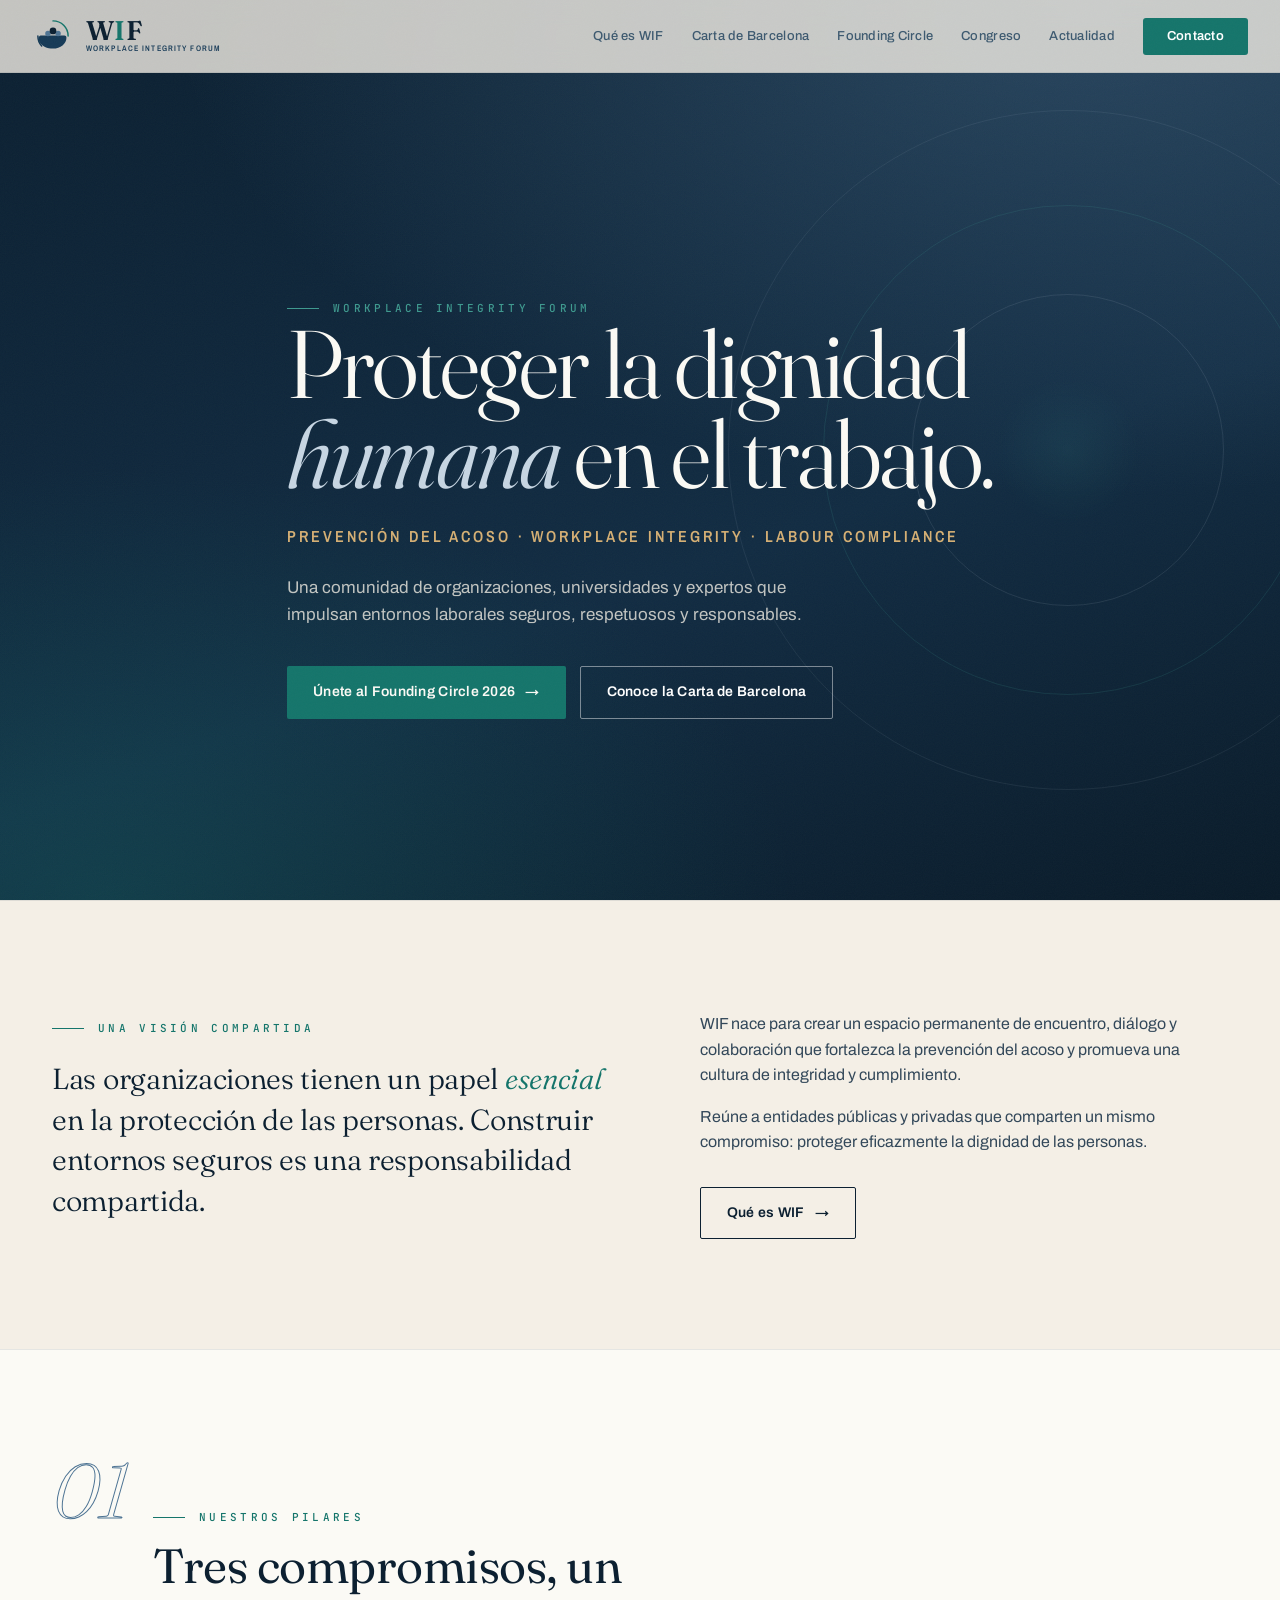
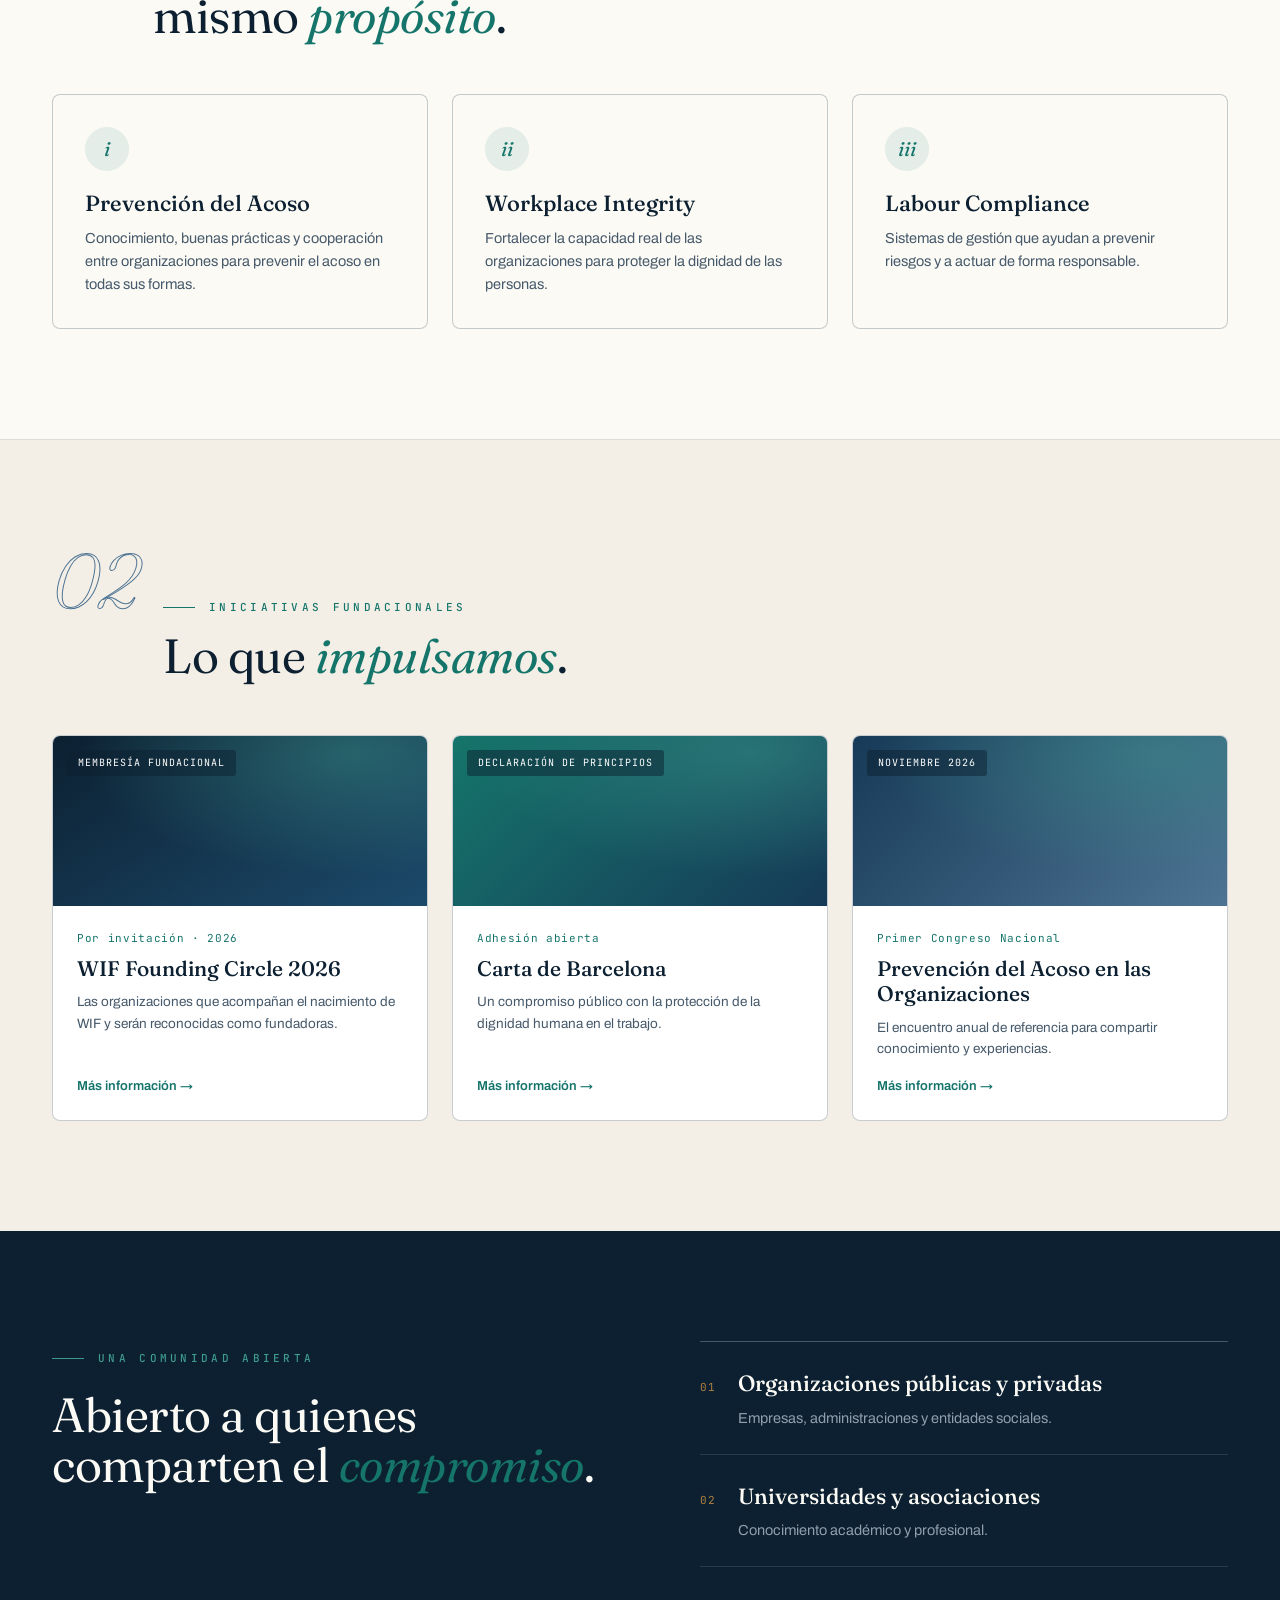
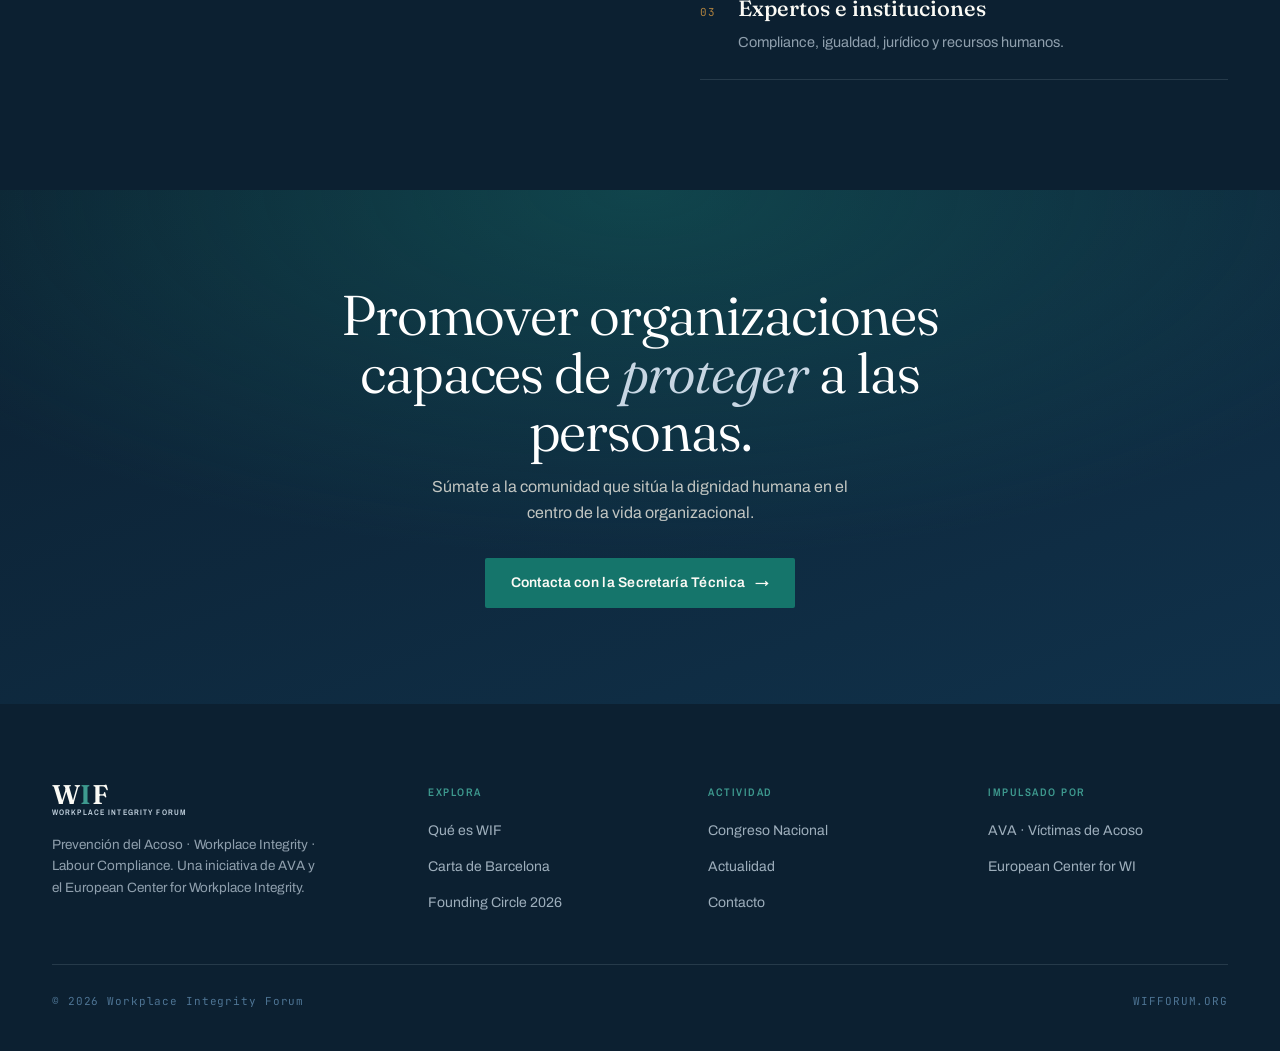
==== index.html @ 99de9dd5 "Web de Workplace Integrity Forum (WIF) Sitio estático de 7 secciones (Home, Qué es WIF, Carta de Bar" ====
<!DOCTYPE html>
<html lang="es">
<head>
<meta charset="UTF-8">
<meta name="viewport" content="width=device-width, initial-scale=1.0">

<!-- ===== SEO ===== -->
<title>Workplace Integrity Forum (WIF) | Prevención del Acoso y dignidad en el trabajo</title>
<meta name="description" content="Workplace Integrity Forum (WIF) es una comunidad de organizaciones, universidades y expertos comprometidos con la prevención del acoso, la Workplace Integrity y el Labour Compliance.">
<meta name="keywords" content="Workplace Integrity, prevención del acoso, Labour Compliance, acoso laboral, dignidad en el trabajo, WIF, Carta de Barcelona, congreso prevención acoso">
<link rel="canonical" href="https://www.wifforum.org/">
<meta name="robots" content="index, follow">
<meta name="theme-color" content="#0C2031">

<!-- Open Graph -->
<meta property="og:type" content="website">
<meta property="og:site_name" content="Workplace Integrity Forum">
<meta property="og:locale" content="es_ES">
<meta property="og:title" content="Workplace Integrity Forum (WIF)">
<meta property="og:description" content="Comunidad comprometida con la prevención del acoso, la Workplace Integrity y el Labour Compliance.">
<meta property="og:url" content="https://www.wifforum.org/">
<meta property="og:image" content="https://www.wifforum.org/assets/img/og-image.jpg">
<meta name="twitter:card" content="summary_large_image">
<meta name="twitter:title" content="Workplace Integrity Forum (WIF)">
<meta name="twitter:description" content="Proteger la dignidad humana en el trabajo. Prevención del Acoso · Workplace Integrity · Labour Compliance.">
<meta name="twitter:image" content="https://www.wifforum.org/assets/img/og-image.jpg">

<link rel="icon" href="assets/img/favicon.svg" type="image/svg+xml">
<link rel="preconnect" href="https://fonts.googleapis.com">
<link rel="preconnect" href="https://fonts.gstatic.com" crossorigin>
<link href="https://fonts.googleapis.com/css2?family=Fraunces:ital,opsz,wght@0,9..144,300..900;1,9..144,300..600&family=Archivo:wght@400;500;600;700&family=Archivo+Narrow:wght@500;600;700&family=JetBrains+Mono:wght@400;500&display=swap" rel="stylesheet">
<link rel="stylesheet" href="assets/css/styles.css">

<!-- Datos estructurados -->
<script type="application/ld+json">
{
  "@context": "https://schema.org",
  "@type": "Organization",
  "name": "Workplace Integrity Forum",
  "alternateName": "WIF",
  "url": "https://www.wifforum.org/",
  "logo": "https://www.wifforum.org/assets/img/wif-logo.svg",
  "description": "Comunidad de organizaciones, instituciones, universidades y expertos comprometidos con la prevención del acoso, la Workplace Integrity y el Labour Compliance.",
  "foundingDate": "2026",
  "areaServed": "ES",
  "knowsAbout": ["Prevención del acoso", "Workplace Integrity", "Labour Compliance", "Dignidad en el trabajo"],
  "sameAs": ["https://www.victimasacoso.com", "https://www.workplacecompliance.eu"]
}
</script>
</head>
<body>
<div class="scroll-progress"></div>

<!-- ===== LOGO PROVISIONAL ===== (ver assets/img/README-LOGO.txt para sustituir) -->
<header class="site-header">
  <a class="lockup" href="index.html" aria-label="Workplace Integrity Forum — Inicio">
    <span class="glyph"><svg viewBox="0 0 100 100" fill="none" aria-hidden="true">
      <path d="M50 14a36 36 0 0 1 36 36" stroke="#15756B" stroke-width="3.5" stroke-linecap="round"/>
      <path d="M14 50a36 36 0 0 0 9 24" stroke="#163A57" stroke-width="3.5" stroke-linecap="round"/>
      <path d="M18 64c6 10 18 16 32 16 18 0 32-12 32-26 0-3-2-5-5-5H23c-3 0-6 1-7 4-1 4-1 8 2 11z" fill="#163A57"/>
      <circle cx="38" cy="44" r="6.5" fill="#4E7494"/><circle cx="62" cy="44" r="6.5" fill="#4E7494"/>
      <circle cx="50" cy="38" r="8" fill="#0C2031"/>
    </svg></span>
    <span class="wm"><span class="wif">W<b>I</b>F</span><span class="full">Workplace Integrity Forum</span></span>
  </a>
  <button class="nav-toggle" aria-label="Abrir menú" aria-expanded="false"><span></span><span></span><span></span></button>
  <nav class="main-nav" aria-label="Navegación principal">
    <a href="que-es-wif.html">Qué es WIF</a>
    <a href="carta-de-barcelona.html">Carta de Barcelona</a>
    <a href="founding-circle.html">Founding Circle</a>
    <a href="congreso.html">Congreso</a>
    <a href="actualidad.html">Actualidad</a>
    <a class="nav-cta" href="contacto.html">Contacto</a>
  </nav>
</header>

<main>
  <!-- ===== HERO ===== -->
  <section class="page-hero tall">
    <div class="hero-arcs"><span></span><span></span><span></span><span></span></div>
    <div class="wrap">
      <p class="eyebrow light fade">Workplace Integrity Forum</p>
      <h1 class="fade" style="transition-delay:.05s">Proteger la dignidad<br><em>humana</em> en el trabajo.</h1>
      <p class="kicker fade" style="transition-delay:.1s">Prevención del Acoso · Workplace Integrity · Labour Compliance</p>
      <p class="intro fade" style="transition-delay:.16s">Una comunidad de organizaciones, universidades y expertos que impulsan entornos laborales seguros, respetuosos y responsables.</p>
      <div class="cta fade" style="transition-delay:.22s">
        <a class="btn btn-primary" href="founding-circle.html">Únete al Founding Circle 2026 <span class="arr">→</span></a>
        <a class="btn btn-ghost light" href="carta-de-barcelona.html">Conoce la Carta de Barcelona</a>
      </div>
    </div>
  </section>

  <!-- ===== INTRO / MISIÓN ===== -->
  <section class="block">
    <div class="wrap split top">
      <div class="fade">
        <p class="eyebrow" style="margin-bottom:22px;">Una visión compartida</p>
        <p class="lede">Las organizaciones tienen un papel <em>esencial</em> en la protección de las personas. Construir entornos seguros es una responsabilidad compartida.</p>
      </div>
      <div class="fade" style="transition-delay:.1s">
        <p class="body">WIF nace para crear un espacio permanente de encuentro, diálogo y colaboración que fortalezca la prevención del acoso y promueva una cultura de integridad y cumplimiento.</p>
        <p class="body">Reúne a entidades públicas y privadas que comparten un mismo compromiso: proteger eficazmente la dignidad de las personas.</p>
        <div class="btn-row mt-m"><a class="btn btn-ghost" href="que-es-wif.html">Qué es WIF <span class="arr">→</span></a></div>
      </div>
    </div>
  </section>

  <!-- ===== PILARES ===== -->
  <section class="block alt">
    <div class="wrap">
      <div class="sec-head">
        <span class="sec-num">01</span>
        <div><span class="eyebrow" style="margin-bottom:14px;">Nuestros pilares</span>
        <h2 class="sec-title fade">Tres compromisos, un mismo <em>propósito</em>.</h2></div>
      </div>
      <div class="grid g-3">
        <article class="card fade"><div class="ico">i</div><h4>Prevención del Acoso</h4><p>Conocimiento, buenas prácticas y cooperación entre organizaciones para prevenir el acoso en todas sus formas.</p></article>
        <article class="card fade" style="transition-delay:.08s"><div class="ico">ii</div><h4>Workplace Integrity</h4><p>Fortalecer la capacidad real de las organizaciones para proteger la dignidad de las personas.</p></article>
        <article class="card fade" style="transition-delay:.16s"><div class="ico">iii</div><h4>Labour Compliance</h4><p>Sistemas de gestión que ayudan a prevenir riesgos y a actuar de forma responsable.</p></article>
      </div>
    </div>
  </section>

  <!-- ===== INICIATIVAS ===== -->
  <section class="block">
    <div class="wrap">
      <div class="sec-head">
        <span class="sec-num">02</span>
        <div><span class="eyebrow" style="margin-bottom:14px;">Iniciativas fundacionales</span>
        <h2 class="sec-title fade">Lo que <em>impulsamos</em>.</h2></div>
      </div>
      <div class="grid g-3">
        <a class="ncard fade" href="founding-circle.html">
          <div class="ph ph-navy"><span class="tag">Membresía fundacional</span></div>
          <div class="cb"><span class="dt">Por invitación · 2026</span><h4>WIF Founding Circle 2026</h4><p>Las organizaciones que acompañan el nacimiento de WIF y serán reconocidas como fundadoras.</p><span class="more">Más información →</span></div>
        </a>
        <a class="ncard fade" href="carta-de-barcelona.html" style="transition-delay:.08s">
          <div class="ph ph-teal"><span class="tag">Declaración de principios</span></div>
          <div class="cb"><span class="dt">Adhesión abierta</span><h4>Carta de Barcelona</h4><p>Un compromiso público con la protección de la dignidad humana en el trabajo.</p><span class="more">Más información →</span></div>
        </a>
        <a class="ncard fade" href="congreso.html" style="transition-delay:.16s">
          <div class="ph ph-steel"><span class="tag">Noviembre 2026</span></div>
          <div class="cb"><span class="dt">Primer Congreso Nacional</span><h4>Prevención del Acoso en las Organizaciones</h4><p>El encuentro anual de referencia para compartir conocimiento y experiencias.</p><span class="more">Más información →</span></div>
        </a>
      </div>
    </div>
  </section>

  <!-- ===== COMUNIDAD ABIERTA ===== -->
  <section class="block ink">
    <div class="wrap split top">
      <div class="fade">
        <span class="eyebrow light" style="margin-bottom:22px;">Una comunidad abierta</span>
        <h2 class="sec-title">Abierto a quienes comparten el <em>compromiso</em>.</h2>
      </div>
      <div class="fade" style="transition-delay:.1s">
        <div class="pillars">
          <div class="pillar"><span class="k">01</span><div><h4>Organizaciones públicas y privadas</h4><p>Empresas, administraciones y entidades sociales.</p></div></div>
          <div class="pillar"><span class="k">02</span><div><h4>Universidades y asociaciones</h4><p>Conocimiento académico y profesional.</p></div></div>
          <div class="pillar"><span class="k">03</span><div><h4>Expertos e instituciones</h4><p>Compliance, igualdad, jurídico y recursos humanos.</p></div></div>
        </div>
      </div>
    </div>
  </section>

  <!-- ===== CTA ===== -->
  <section class="cta-band">
    <div class="wrap fade">
      <h2>Promover organizaciones capaces de <em>proteger</em> a las personas.</h2>
      <p>Súmate a la comunidad que sitúa la dignidad humana en el centro de la vida organizacional.</p>
      <div class="btn-row"><a class="btn btn-primary" href="contacto.html">Contacta con la Secretaría Técnica <span class="arr">→</span></a></div>
    </div>
  </section>
</main>

<!-- ===== FOOTER ===== -->
<footer class="site-footer">
  <div class="wrap">
    <div class="top">
      <div>
        <a class="lockup on-dark" href="index.html" aria-label="Workplace Integrity Forum">
          <span class="wm"><span class="wif">W<b>I</b>F</span><span class="full">Workplace Integrity Forum</span></span>
        </a>
        <p class="blurb">Prevención del Acoso · Workplace Integrity · Labour Compliance. Una iniciativa de AVA y el European Center for Workplace Integrity.</p>
      </div>
      <div><h5>Explora</h5><ul>
        <li><a href="que-es-wif.html">Qué es WIF</a></li>
        <li><a href="carta-de-barcelona.html">Carta de Barcelona</a></li>
        <li><a href="founding-circle.html">Founding Circle 2026</a></li>
      </ul></div>
      <div><h5>Actividad</h5><ul>
        <li><a href="congreso.html">Congreso Nacional</a></li>
        <li><a href="actualidad.html">Actualidad</a></li>
        <li><a href="contacto.html">Contacto</a></li>
      </ul></div>
      <div><h5>Impulsado por</h5><ul>
        <li><a href="https://www.victimasacoso.com" target="_blank" rel="noopener">AVA · Víctimas de Acoso</a></li>
        <li><a href="https://www.workplacecompliance.eu" target="_blank" rel="noopener">European Center for WI</a></li>
      </ul></div>
    </div>
    <div class="bottom">
      <span>© 2026 Workplace Integrity Forum</span>
      <span>WIFFORUM.ORG</span>
    </div>
  </div>
</footer>
<script src="assets/js/main.js"></script>
</body>
</html>
---- assets/css/styles.css ----
/* ===========================================================
   WORKPLACE INTEGRITY FORUM — Sistema de estilos
   Institucional · editorial · moderno
   =========================================================== */

:root{
  --ink:#0C2031; --navy:#163A57; --steel:#4E7494; --mist:#C7D6E3;
  --teal:#15756B; --teal-soft:#3E9A8F; --brass:#B0823F; --brass-soft:#D6B074;
  --paper:#F4EFE6; --cloud:#FBFAF5;
  --line:#2336471a; --line-strong:#23364740;
  --maxw:1240px;
  --serif:"Fraunces",Georgia,serif;
  --sans:"Archivo",system-ui,sans-serif;
  --narrow:"Archivo Narrow","Archivo",sans-serif;
  --mono:"JetBrains Mono",monospace;
  --r:8px;
}

*{box-sizing:border-box;margin:0;padding:0;}
html{scroll-behavior:smooth;}
body{
  font-family:var(--sans);background:var(--paper);color:var(--ink);
  line-height:1.6;-webkit-font-smoothing:antialiased;overflow-x:hidden;
}
body::before{
  content:"";position:fixed;inset:0;pointer-events:none;z-index:9999;opacity:.03;
  background-image:url("data:image/svg+xml,%3Csvg xmlns='http://www.w3.org/2000/svg' width='200' height='200'%3E%3Cfilter id='n'%3E%3CfeTurbulence type='fractalNoise' baseFrequency='0.9' numOctaves='3'/%3E%3C/filter%3E%3Crect width='100%25' height='100%25' filter='url(%23n)'/%3E%3C/svg%3E");
}
::selection{background:var(--teal);color:var(--cloud);}
img{max-width:100%;display:block;}
a{color:inherit;}

.wrap{max-width:var(--maxw);margin:0 auto;padding:0 32px;}
.scroll-progress{position:fixed;top:0;left:0;height:2px;background:var(--teal);z-index:300;width:0;}

/* ---------- Reveal animation ---------- */
.fade{opacity:0;transform:translateY(26px);transition:opacity .9s cubic-bezier(.2,.7,.2,1),transform .9s cubic-bezier(.2,.7,.2,1);}
.fade.in{opacity:1;transform:none;}

/* ---------- Header / Nav ---------- */
.site-header{
  position:fixed;top:0;left:0;right:0;z-index:200;
  display:flex;align-items:center;justify-content:space-between;
  padding:15px 32px;backdrop-filter:blur(12px);
  background:color-mix(in srgb,var(--paper) 80%,transparent);
  border-bottom:1px solid var(--line);transition:transform .4s ease,background .3s ease;
}
.site-header.hidden{transform:translateY(-100%);}
.lockup{display:inline-flex;align-items:center;gap:12px;text-decoration:none;}
.lockup .glyph{width:42px;height:42px;flex:none;}
.lockup .wm{line-height:.82;}
.lockup .wif{font-family:var(--serif);font-weight:600;font-size:27px;letter-spacing:.01em;display:block;color:var(--ink);}
.lockup .wif b{color:var(--teal);font-weight:600;}
.lockup .full{font-family:var(--narrow);font-weight:600;text-transform:uppercase;letter-spacing:.14em;font-size:8px;display:block;margin-top:3px;color:var(--navy);}
.lockup.on-dark .wif{color:var(--cloud);} .lockup.on-dark .wif b{color:var(--teal-soft);} .lockup.on-dark .full{color:var(--mist);}

.main-nav{display:flex;align-items:center;gap:28px;}
.main-nav a{font-family:var(--sans);font-size:13px;font-weight:500;letter-spacing:.02em;text-decoration:none;color:var(--navy);opacity:.78;transition:opacity .2s,color .2s;position:relative;padding:4px 0;}
.main-nav a:hover{opacity:1;color:var(--teal);}
.main-nav a.active{opacity:1;color:var(--ink);}
.main-nav a.active::after{content:"";position:absolute;left:0;bottom:-2px;width:100%;height:2px;background:var(--teal);}

.main-nav a.nav-cta{font-family:var(--sans);font-weight:600;font-size:13px;background:var(--teal);color:#fff;opacity:1;padding:12px 24px;border-radius:3px;text-decoration:none;transition:background .25s,transform .2s;white-space:nowrap;line-height:1;}
.main-nav a.nav-cta:hover{background:#0f5d55;color:#fff;opacity:1;transform:translateY(-1px);}
.main-nav a.nav-cta.active{color:#fff;}
.main-nav a.nav-cta.active::after{display:none;}

.nav-toggle{display:none;background:none;border:none;cursor:pointer;flex-direction:column;gap:5px;padding:8px;}
.nav-toggle span{width:24px;height:2px;background:var(--ink);transition:.3s;}

@media(max-width:1000px){
  .main-nav{position:fixed;inset:0 0 0 auto;width:min(320px,82vw);flex-direction:column;align-items:flex-start;justify-content:center;gap:22px;padding:40px;background:var(--ink);transform:translateX(100%);transition:transform .4s cubic-bezier(.2,.7,.2,1);}
  .main-nav.open{transform:translateX(0);}
  .main-nav a{color:var(--mist);font-size:18px;opacity:.9;}
  .main-nav a.active{color:#fff;}
  .main-nav a.active::after{display:none;}
  .nav-toggle{display:flex;z-index:201;}
  .nav-toggle.open span:nth-child(1){transform:translateY(7px) rotate(45deg);background:#fff;}
  .nav-toggle.open span:nth-child(2){opacity:0;}
  .nav-toggle.open span:nth-child(3){transform:translateY(-7px) rotate(-45deg);background:#fff;}
}

/* ---------- Buttons ---------- */
.btn{font-family:var(--sans);font-weight:600;font-size:14px;letter-spacing:.02em;border:none;cursor:pointer;padding:14px 26px;border-radius:2px;display:inline-flex;align-items:center;gap:10px;text-decoration:none;transition:all .25s ease;}
.btn .arr{transition:transform .25s ease;}
.btn:hover .arr{transform:translateX(4px);}
.btn-primary{background:var(--teal);color:var(--cloud);}
.btn-primary:hover{background:#0f5d55;}
.btn-ink{background:var(--ink);color:var(--cloud);}
.btn-ink:hover{background:var(--navy);}
.btn-ghost{background:transparent;color:var(--ink);border:1.5px solid var(--ink);}
.btn-ghost:hover{background:var(--ink);color:var(--cloud);}
.btn-ghost.light{color:#fff;border-color:rgba(255,255,255,.45);}
.btn-ghost.light:hover{background:#fff;color:var(--ink);}
.btn-brass{background:var(--brass);color:#fff;}
.btn-brass:hover{background:#946a30;}
.btn-row{display:flex;gap:14px;flex-wrap:wrap;align-items:center;}

/* ---------- Generic typographic bits ---------- */
.eyebrow{font-family:var(--mono);font-size:11px;letter-spacing:.3em;text-transform:uppercase;color:var(--teal);font-weight:500;display:inline-flex;align-items:center;gap:14px;}
.eyebrow::before{content:"";width:32px;height:1px;background:var(--teal);display:inline-block;}
.eyebrow.light{color:var(--teal-soft);} .eyebrow.light::before{background:var(--teal-soft);}

.sec-head{display:flex;align-items:baseline;gap:24px;margin-bottom:54px;flex-wrap:wrap;}
.sec-num{font-family:var(--serif);font-weight:300;font-style:italic;font-size:clamp(44px,6vw,84px);line-height:.8;-webkit-text-stroke:1px var(--steel);color:transparent;}
.sec-title{font-family:var(--serif);font-weight:380;font-size:clamp(28px,4vw,48px);line-height:1.04;letter-spacing:-.01em;max-width:20ch;}
.sec-title em{font-style:italic;color:var(--teal);}
.block.ink .sec-title{color:var(--cloud);}

.lede{font-family:var(--serif);font-weight:330;font-size:clamp(21px,2.5vw,29px);line-height:1.4;letter-spacing:-.01em;}
.lede em{font-style:italic;color:var(--teal);}
.body{font-size:16px;color:#33485a;max-width:62ch;}
.body.light{color:rgba(244,239,230,.78);}
.body + .body{margin-top:16px;}

.tagline-strip{display:flex;gap:14px;flex-wrap:wrap;align-items:center;font-family:var(--narrow);text-transform:uppercase;letter-spacing:.16em;font-size:12px;font-weight:600;color:var(--navy);}
.tagline-strip .dot{width:4px;height:4px;border-radius:50%;background:var(--brass);}
.tagline-strip.light{color:var(--mist);}

/* ---------- Section scaffolding ---------- */
.block{padding:110px 0;border-top:1px solid var(--line);}
.block.alt{background:var(--cloud);}
.block.ink{background:var(--ink);color:var(--paper);border-top:none;}
.block.tight{padding:80px 0;}

/* ---------- HERO (page) ---------- */
.page-hero{
  position:relative;overflow:hidden;color:var(--cloud);
  padding:180px 0 90px;
  background:
    radial-gradient(130% 100% at 85% 0%,rgba(78,116,148,.42) 0,transparent 55%),
    radial-gradient(90% 80% at 8% 100%,rgba(21,117,107,.28) 0,transparent 60%),
    linear-gradient(160deg,var(--ink) 0%,#122c43 60%,#0a1b29 100%);
}
.page-hero.tall{min-height:100vh;display:flex;flex-direction:column;justify-content:center;padding-top:200px;}
.hero-arcs{position:absolute;top:50%;right:-10%;transform:translateY(-50%);width:680px;height:680px;opacity:.5;pointer-events:none;}
.hero-arcs span{position:absolute;inset:0;margin:auto;border-radius:50%;border:1px solid rgba(199,214,227,.16);}
.hero-arcs span:nth-child(1){width:100%;height:100%;}
.hero-arcs span:nth-child(2){width:72%;height:72%;border-color:rgba(62,154,143,.34);}
.hero-arcs span:nth-child(3){width:46%;height:46%;border-color:rgba(199,214,227,.22);}
.hero-arcs span:nth-child(4){width:22%;height:22%;background:radial-gradient(circle,rgba(62,154,143,.2),transparent 70%);border:none;}
.page-hero .wrap{position:relative;z-index:2;}
.page-hero h1{font-family:var(--serif);font-weight:340;font-size:clamp(40px,7.5vw,104px);line-height:.94;letter-spacing:-.025em;}
.page-hero h1 em{font-style:italic;color:var(--mist);}
.page-hero .kicker{font-family:var(--narrow);text-transform:uppercase;letter-spacing:.18em;font-size:clamp(12px,1.5vw,16px);color:var(--brass-soft);font-weight:600;margin-top:26px;}
.page-hero .intro{max-width:54ch;color:rgba(244,239,230,.78);font-size:17px;margin-top:24px;}
.page-hero .cta{margin-top:38px;display:flex;gap:14px;flex-wrap:wrap;}
.page-hero .crumb{font-family:var(--mono);font-size:11px;letter-spacing:.2em;text-transform:uppercase;color:var(--steel);margin-bottom:26px;}

/* ---------- Pillars / list rows ---------- */
.pillars{display:flex;flex-direction:column;border-top:1px solid var(--line-strong);}
.pillar{padding:24px 0;border-bottom:1px solid var(--line);display:grid;grid-template-columns:auto 1fr;gap:22px;align-items:baseline;}
.pillar .k{font-family:var(--mono);font-size:11px;color:var(--brass);letter-spacing:.1em;}
.pillar h4{font-family:var(--serif);font-weight:500;font-size:22px;margin-bottom:5px;}
.pillar p{font-size:14.5px;color:#46596a;}
.ink .pillar{border-color:rgba(199,214,227,.14);} .ink .pillars{border-color:rgba(199,214,227,.3);}
.ink .pillar p{color:rgba(199,214,227,.7);} .ink .pillar h4{color:var(--cloud);}

/* ---------- Grid helpers ---------- */
.grid{display:grid;gap:24px;}
.g-2{grid-template-columns:repeat(2,1fr);}
.g-3{grid-template-columns:repeat(3,1fr);}
.g-4{grid-template-columns:repeat(4,1fr);}
.split{display:grid;grid-template-columns:1.05fr .95fr;gap:64px;align-items:center;}
.split.top{align-items:start;}
@media(max-width:900px){.g-3,.g-4{grid-template-columns:repeat(2,1fr);}.split{grid-template-columns:1fr;gap:40px;}}
@media(max-width:600px){.g-2,.g-3,.g-4{grid-template-columns:1fr;}}

/* ---------- Cards ---------- */
.card{border:1px solid var(--line-strong);border-radius:var(--r);background:var(--cloud);padding:32px;transition:transform .3s ease,box-shadow .3s ease;}
.card:hover{transform:translateY(-5px);box-shadow:0 24px 50px -30px rgba(12,32,49,.4);}
.card .ico{width:44px;height:44px;border-radius:50%;display:flex;align-items:center;justify-content:center;background:rgba(21,117,107,.1);color:var(--teal);margin-bottom:20px;font-family:var(--serif);font-style:italic;font-size:20px;}
.card h4{font-family:var(--serif);font-weight:500;font-size:22px;margin-bottom:10px;line-height:1.15;}
.card p{font-size:14.5px;color:#46596a;}
.card.dark{background:var(--ink);color:var(--paper);border-color:transparent;}
.card.dark h4{color:var(--cloud);} .card.dark p{color:rgba(199,214,227,.72);}
.card.dark .ico{background:rgba(62,154,143,.18);color:var(--teal-soft);}

/* news / initiative card with image */
.ncard{border:1px solid var(--line-strong);border-radius:var(--r);overflow:hidden;background:#fff;transition:transform .3s ease,box-shadow .3s ease;text-decoration:none;color:inherit;display:flex;flex-direction:column;}
.ncard:hover{transform:translateY(-5px);box-shadow:0 24px 50px -30px rgba(12,32,49,.4);}
.ncard .ph{height:170px;position:relative;overflow:hidden;}
.ncard .ph::after{content:"";position:absolute;inset:0;background:radial-gradient(120% 120% at 80% 10%,rgba(62,154,143,.45),transparent 60%);}
.ncard .ph .tag{position:absolute;top:14px;left:14px;z-index:2;font-family:var(--mono);font-size:10px;letter-spacing:.1em;text-transform:uppercase;color:#fff;background:rgba(12,32,49,.5);padding:5px 11px;border-radius:3px;backdrop-filter:blur(4px);}
.ncard .cb{padding:24px;flex:1;display:flex;flex-direction:column;}
.ncard .dt{font-family:var(--mono);font-size:11px;color:var(--teal);letter-spacing:.06em;}
.ncard h4{font-family:var(--serif);font-weight:500;font-size:21px;line-height:1.2;margin:9px 0 10px;}
.ncard p{font-size:13.5px;color:#46596a;flex:1;}
.ncard .more{margin-top:16px;font-family:var(--sans);font-weight:600;font-size:13px;color:var(--teal);display:inline-flex;gap:7px;align-items:center;}
.ph-navy{background:linear-gradient(150deg,#0c2031,#1c4a6b);}
.ph-teal{background:linear-gradient(135deg,#15756b,#163A57);}
.ph-steel{background:linear-gradient(135deg,#163A57,#4E7494);}
.ph-brass{background:linear-gradient(135deg,#8a6630,#B0823F);}

/* ---------- Chips ---------- */
.chips{display:flex;gap:10px;flex-wrap:wrap;}
.chip{font-family:var(--narrow);text-transform:uppercase;letter-spacing:.1em;font-size:11px;font-weight:600;padding:7px 14px;border-radius:40px;border:1px solid var(--line-strong);color:var(--navy);}
.chip.teal{background:rgba(21,117,107,.12);color:var(--teal);border-color:transparent;}
.chip.fill{background:var(--mist);border-color:transparent;}
.ink .chip{color:var(--mist);border-color:rgba(199,214,227,.3);}

/* ---------- Checklist ---------- */
.checklist{display:flex;flex-direction:column;gap:18px;}
.check{display:grid;grid-template-columns:auto 1fr;gap:16px;align-items:start;}
.check .mk{width:28px;height:28px;border-radius:50%;border:2px solid var(--teal);color:var(--teal);display:flex;align-items:center;justify-content:center;font-size:13px;flex:none;margin-top:2px;}
.check p{font-size:15.5px;color:#2c4054;}
.check p b{color:var(--ink);}
.ink .check p{color:rgba(199,214,227,.85);} .ink .check p b{color:#fff;}
.ink .check .mk{border-color:var(--teal-soft);color:var(--teal-soft);}

/* ---------- Stat / fact row ---------- */
.facts{display:grid;grid-template-columns:repeat(3,1fr);gap:0;border:1px solid var(--line-strong);border-radius:var(--r);overflow:hidden;}
.fact{padding:34px;border-right:1px solid var(--line);}
.fact:last-child{border-right:none;}
.fact .n{font-family:var(--serif);font-weight:380;font-size:clamp(34px,4vw,52px);line-height:1;color:var(--teal);}
.fact .l{font-size:13px;color:#46596a;margin-top:10px;letter-spacing:.02em;}
@media(max-width:700px){.facts{grid-template-columns:1fr;}.fact{border-right:none;border-bottom:1px solid var(--line);}.fact:last-child{border-bottom:none;}}

/* ---------- Badge (Founding Member) ---------- */
.badge{display:inline-flex;flex-direction:column;align-items:center;border:2px solid var(--brass);border-radius:10px;overflow:hidden;background:#fff;min-width:240px;}
.badge .top{display:flex;align-items:center;gap:12px;padding:18px 26px;}
.badge .top .wif{font-family:var(--serif);font-weight:700;font-size:34px;color:var(--navy);}
.badge .top .wif b{color:var(--teal);}
.badge .top small{font-family:var(--narrow);text-transform:uppercase;font-size:8.5px;letter-spacing:.1em;line-height:1.35;color:var(--navy);}
.badge .bot{width:100%;background:var(--navy);color:#fff;text-align:center;padding:11px;font-family:var(--narrow);text-transform:uppercase;letter-spacing:.22em;font-size:13px;font-weight:600;}
.badge .bot .yr{color:var(--brass-soft);letter-spacing:.32em;font-size:11px;display:block;margin-top:3px;}

/* ---------- Quote / principle ---------- */
.principle{border-left:3px solid var(--teal);padding:8px 0 8px 26px;}
.principle p{font-family:var(--serif);font-weight:380;font-size:21px;line-height:1.35;}
.principle.ink-on{border-color:var(--brass);}

/* ---------- Timeline (programa / agenda) ---------- */
.timeline{border-top:1px solid var(--line-strong);}
.tl{display:grid;grid-template-columns:140px 1fr;gap:28px;padding:26px 0;border-bottom:1px solid var(--line);}
.tl .when{font-family:var(--mono);font-size:12px;color:var(--teal);letter-spacing:.04em;padding-top:3px;}
.tl h4{font-family:var(--serif);font-weight:500;font-size:20px;margin-bottom:5px;}
.tl p{font-size:14px;color:#46596a;}
@media(max-width:600px){.tl{grid-template-columns:1fr;gap:6px;}}

/* ---------- CTA band ---------- */
.cta-band{position:relative;overflow:hidden;color:#fff;text-align:center;padding:96px 0;
  background:radial-gradient(120% 130% at 50% 0%,rgba(21,117,107,.4),transparent 55%),linear-gradient(160deg,var(--ink),#10314a);}
.cta-band h2{font-family:var(--serif);font-weight:340;font-size:clamp(30px,4.5vw,56px);line-height:1.04;letter-spacing:-.02em;max-width:18ch;margin:0 auto 14px;}
.cta-band h2 em{font-style:italic;color:var(--mist);}
.cta-band p{color:rgba(244,239,230,.78);max-width:50ch;margin:0 auto 32px;font-size:16px;}
.cta-band .btn-row{justify-content:center;}

/* ---------- Forms ---------- */
.form{display:grid;gap:18px;}
.form .row{display:grid;grid-template-columns:1fr 1fr;gap:18px;}
@media(max-width:600px){.form .row{grid-template-columns:1fr;}}
.field label{display:block;font-family:var(--narrow);text-transform:uppercase;letter-spacing:.1em;font-size:11px;font-weight:600;color:var(--navy);margin-bottom:7px;}
.field input,.field select,.field textarea{width:100%;font-family:var(--sans);font-size:15px;color:var(--ink);background:#fff;border:1px solid var(--line-strong);border-radius:4px;padding:13px 15px;transition:border-color .2s,box-shadow .2s;}
.field textarea{min-height:130px;resize:vertical;}
.field input:focus,.field select:focus,.field textarea:focus{outline:none;border-color:var(--teal);box-shadow:0 0 0 3px rgba(21,117,107,.12);}
.consent{display:flex;gap:11px;align-items:flex-start;font-size:13px;color:#46596a;}
.consent input{margin-top:3px;}

/* contact aside */
.contact-grid{display:grid;grid-template-columns:1.2fr .8fr;gap:60px;align-items:start;}
@media(max-width:860px){.contact-grid{grid-template-columns:1fr;gap:40px;}}
.contact-aside{background:var(--ink);color:var(--paper);border-radius:var(--r);padding:40px;}
.contact-aside h3{font-family:var(--serif);font-weight:450;font-size:24px;margin-bottom:22px;color:var(--cloud);}
.contact-aside .item{padding:16px 0;border-top:1px solid rgba(199,214,227,.16);}
.contact-aside .item .lab{font-family:var(--mono);font-size:10px;letter-spacing:.16em;text-transform:uppercase;color:var(--teal-soft);}
.contact-aside .item a,.contact-aside .item span{display:block;font-size:15px;color:var(--mist);text-decoration:none;margin-top:5px;}
.contact-aside .item a:hover{color:#fff;}

/* ---------- Logo strip / partners ---------- */
.partners{display:flex;gap:50px;flex-wrap:wrap;align-items:center;justify-content:center;}
.partner{font-family:var(--serif);font-weight:500;font-size:20px;color:var(--navy);opacity:.75;text-align:center;line-height:1.2;}
.partner small{display:block;font-family:var(--narrow);text-transform:uppercase;font-size:9px;letter-spacing:.12em;color:var(--steel);margin-top:4px;}

/* ---------- Footer ---------- */
.site-footer{background:var(--ink);color:var(--mist);padding:80px 0 40px;}
.site-footer .top{display:grid;grid-template-columns:1.4fr 1fr 1fr 1fr;gap:40px;padding-bottom:50px;border-bottom:1px solid rgba(199,214,227,.14);}
@media(max-width:860px){.site-footer .top{grid-template-columns:1fr 1fr;gap:34px;}}
@media(max-width:520px){.site-footer .top{grid-template-columns:1fr;}}
.site-footer .blurb{font-size:13.5px;color:rgba(199,214,227,.7);max-width:34ch;margin-top:18px;}
.site-footer h5{font-family:var(--narrow);text-transform:uppercase;letter-spacing:.14em;font-size:11px;color:var(--teal-soft);margin-bottom:16px;font-weight:600;}
.site-footer ul{list-style:none;display:flex;flex-direction:column;gap:10px;}
.site-footer a{font-size:14px;color:rgba(199,214,227,.78);text-decoration:none;transition:color .2s;}
.site-footer a:hover{color:#fff;}
.site-footer .bottom{display:flex;justify-content:space-between;gap:20px;flex-wrap:wrap;padding-top:28px;font-family:var(--mono);font-size:11px;letter-spacing:.08em;color:var(--steel);}

/* utility */
.center{text-align:center;}
.mt-s{margin-top:18px;} .mt-m{margin-top:32px;} .mt-l{margin-top:54px;}
.maxw-narrow{max-width:760px;}
.maxw-narrow.center{margin-left:auto;margin-right:auto;}
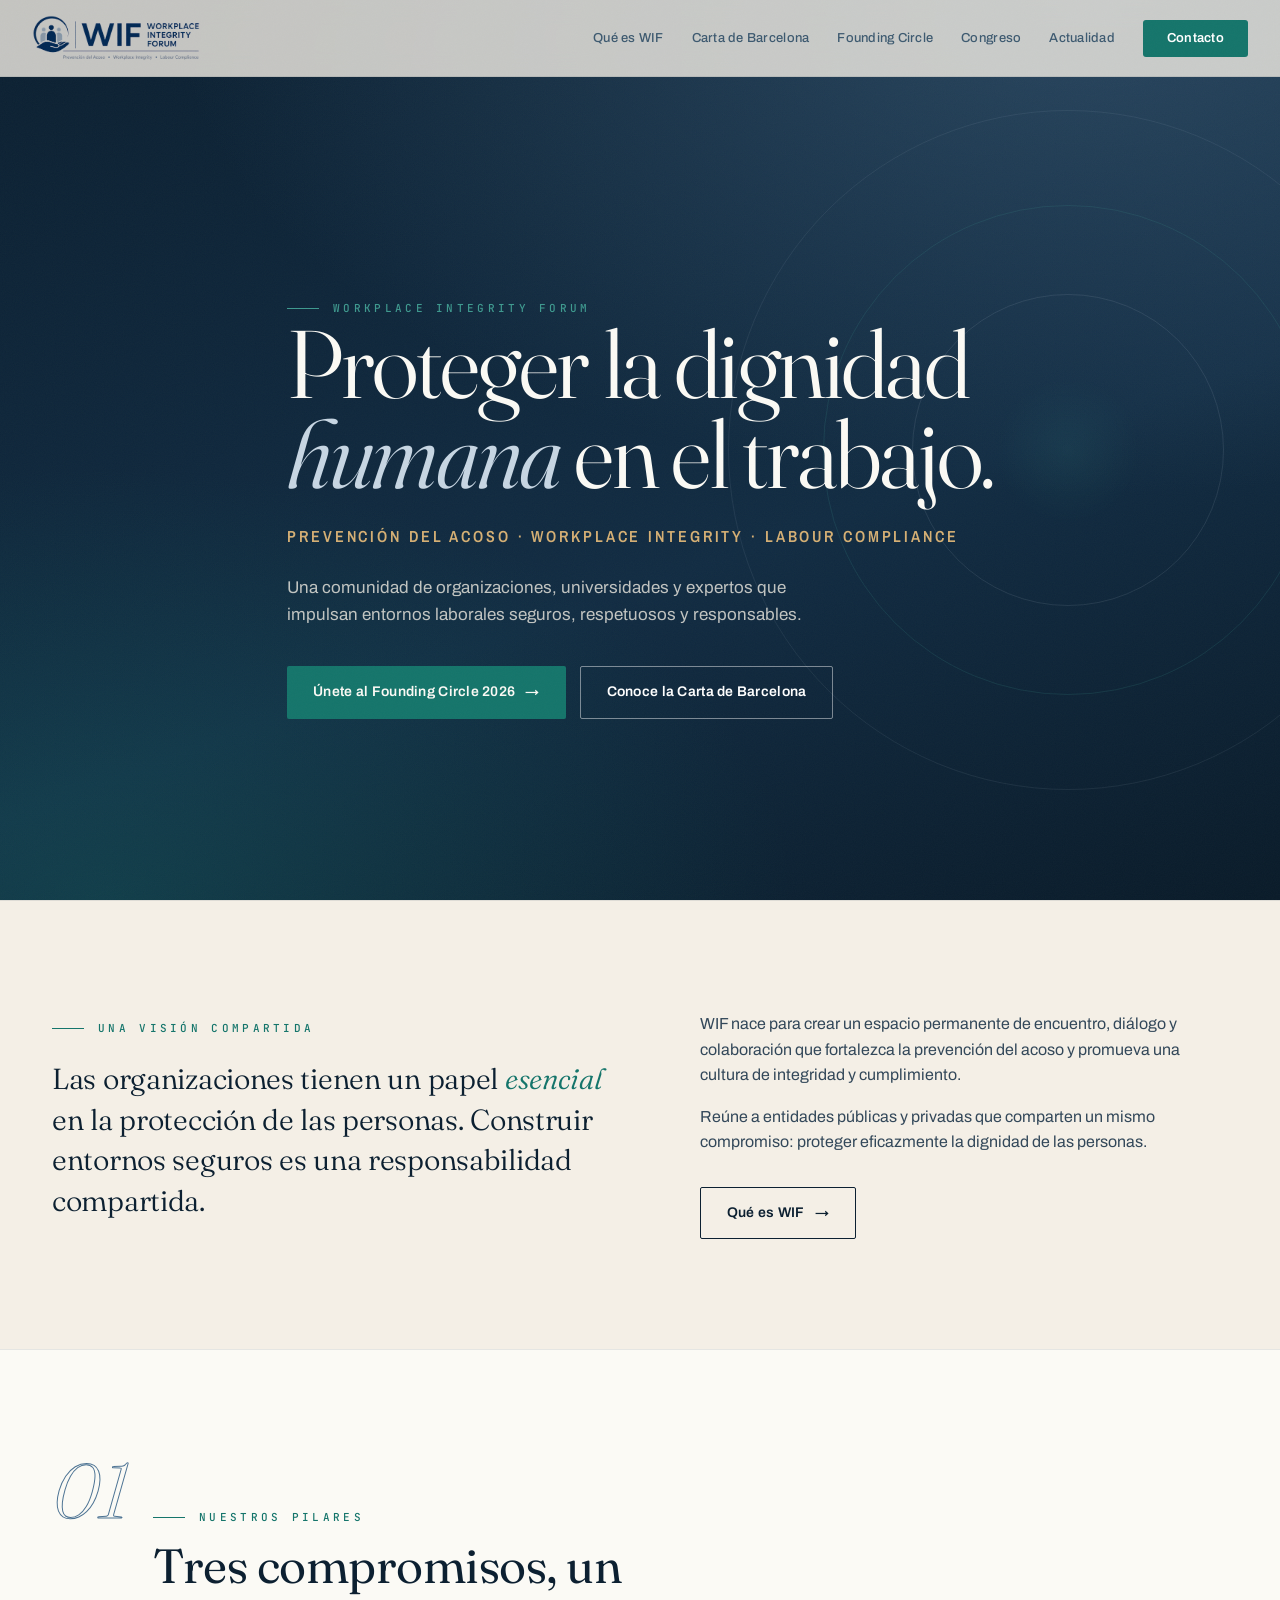
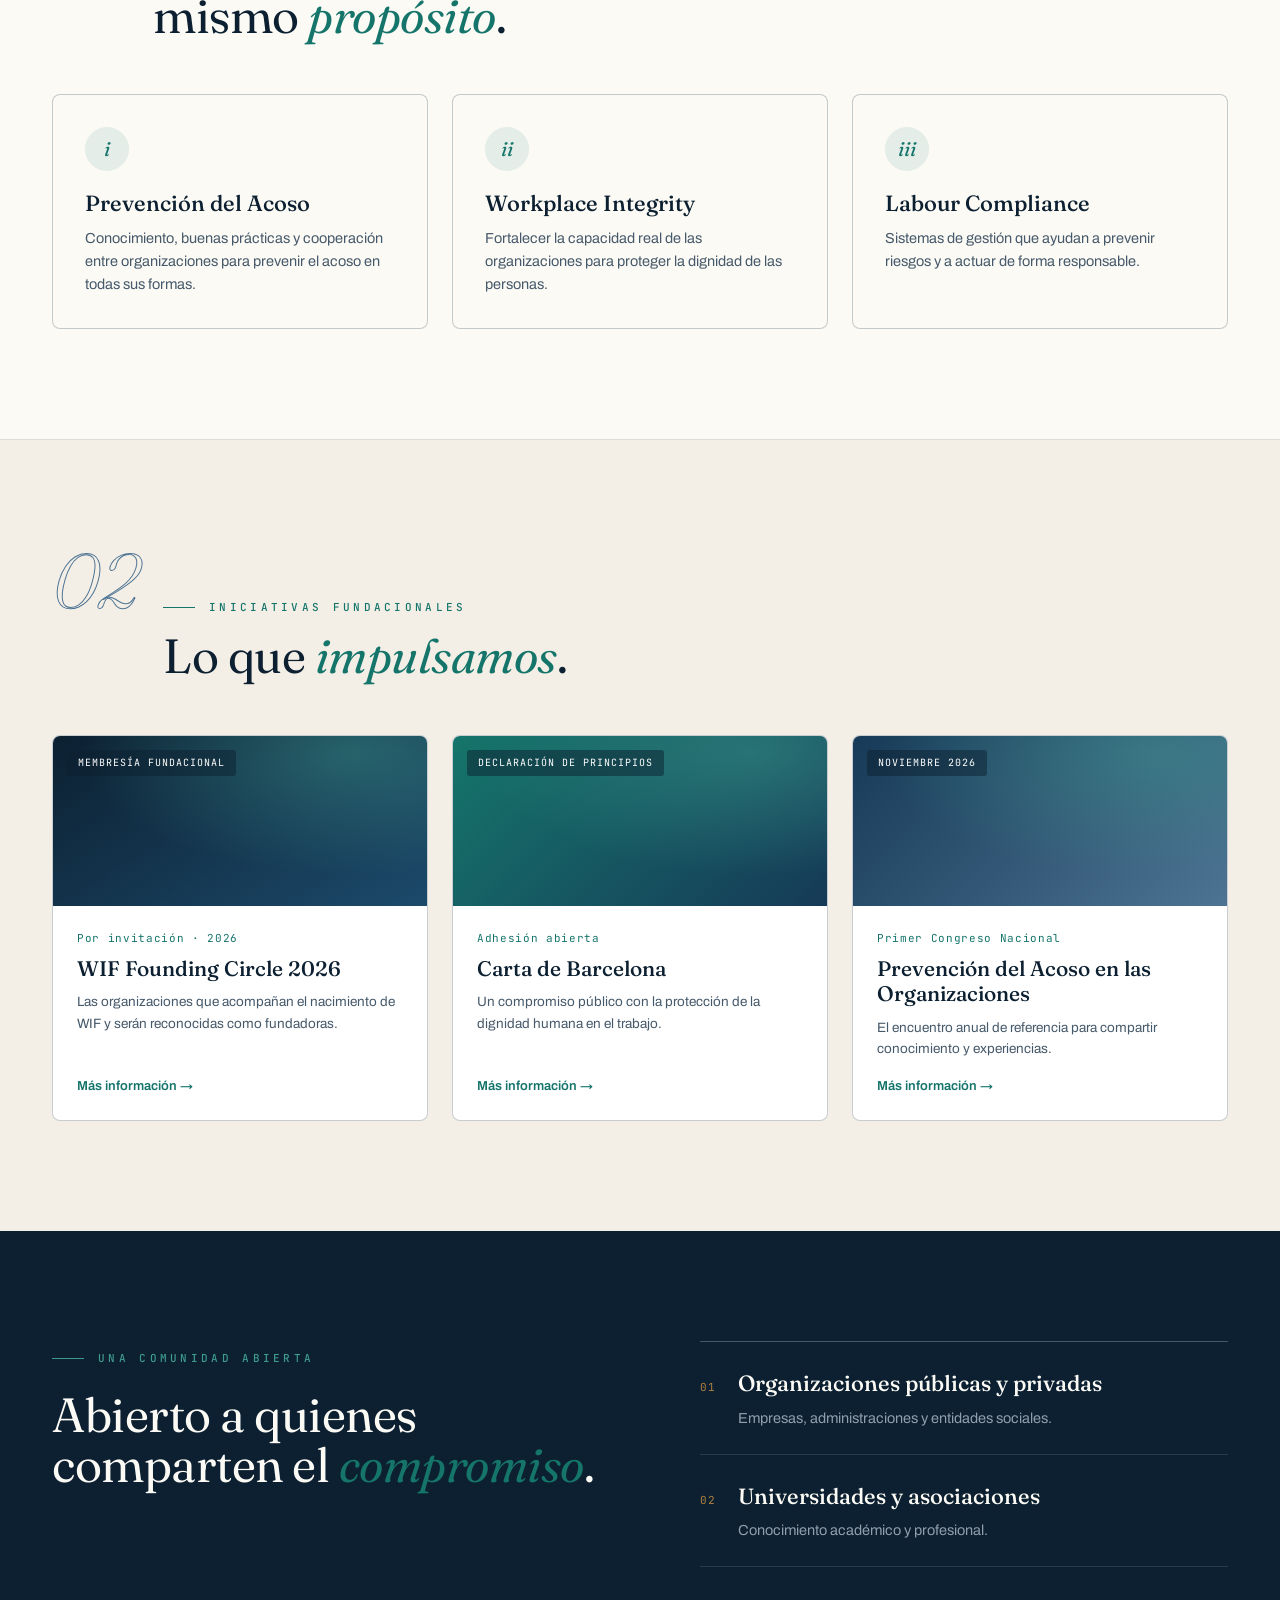
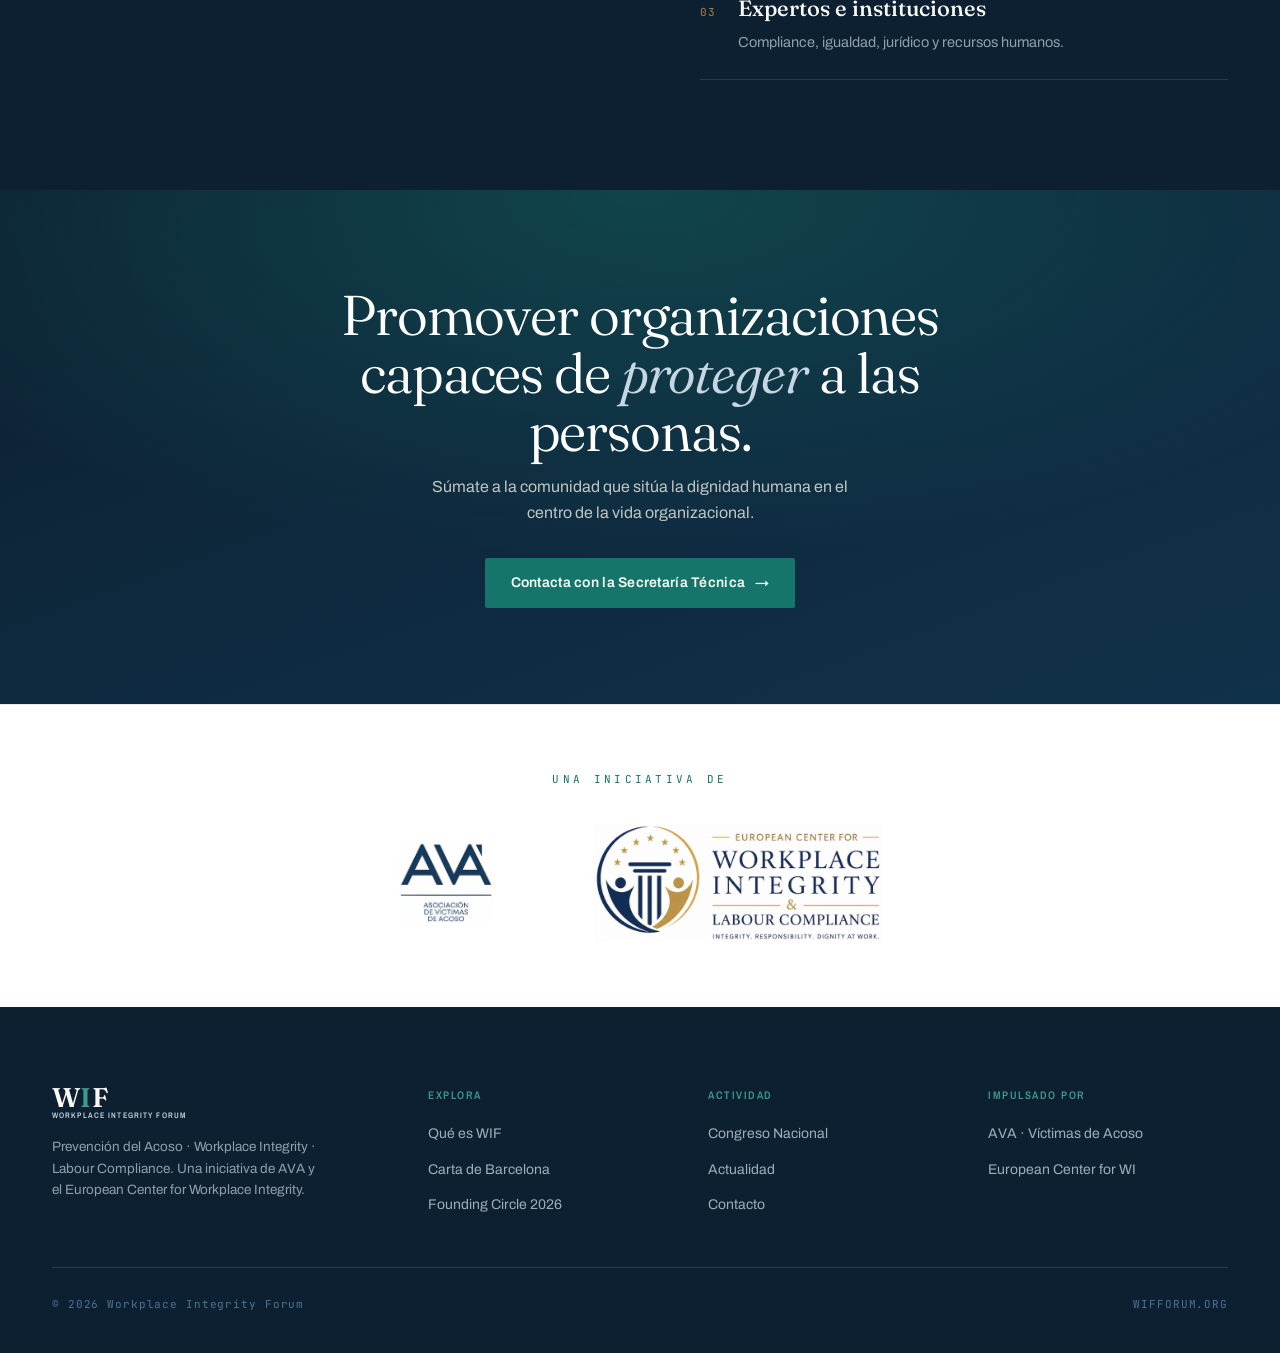
==== commit 2cb95f01: "feat: integrar logos e imágenes oficiales del proyecto - Sustituir el logo provisional SVG por el lo" ====
--- a/index.html
+++ b/index.html
@@ -51,17 +51,10 @@
 <body>
 <div class="scroll-progress"></div>
 
-<!-- ===== LOGO PROVISIONAL ===== (ver assets/img/README-LOGO.txt para sustituir) -->
+<!-- ===== LOGO ===== -->
 <header class="site-header">
   <a class="lockup" href="index.html" aria-label="Workplace Integrity Forum — Inicio">
-    <span class="glyph"><svg viewBox="0 0 100 100" fill="none" aria-hidden="true">
-      <path d="M50 14a36 36 0 0 1 36 36" stroke="#15756B" stroke-width="3.5" stroke-linecap="round"/>
-      <path d="M14 50a36 36 0 0 0 9 24" stroke="#163A57" stroke-width="3.5" stroke-linecap="round"/>
-      <path d="M18 64c6 10 18 16 32 16 18 0 32-12 32-26 0-3-2-5-5-5H23c-3 0-6 1-7 4-1 4-1 8 2 11z" fill="#163A57"/>
-      <circle cx="38" cy="44" r="6.5" fill="#4E7494"/><circle cx="62" cy="44" r="6.5" fill="#4E7494"/>
-      <circle cx="50" cy="38" r="8" fill="#0C2031"/>
-    </svg></span>
-    <span class="wm"><span class="wif">W<b>I</b>F</span><span class="full">Workplace Integrity Forum</span></span>
+    <img class="logo-img" src="assets/img/wif-logo-trans.png" alt="Workplace Integrity Forum" width="172" height="47">
   </a>
   <button class="nav-toggle" aria-label="Abrir menú" aria-expanded="false"><span></span><span></span><span></span></button>
   <nav class="main-nav" aria-label="Navegación principal">
@@ -174,6 +167,21 @@
 </main>
 
 <!-- ===== FOOTER ===== -->
+<!-- ===== INICIATIVA DE ===== -->
+<section class="partners">
+  <div class="wrap">
+    <p class="partners-label">Una iniciativa de</p>
+    <div class="partners-logos">
+      <a href="https://www.victimasacoso.com" target="_blank" rel="noopener" aria-label="AVA · Asociación de Víctimas de Acoso">
+        <img class="p-ava" src="assets/img/logo-ava.png" alt="AVA — Asociación de Víctimas de Acoso" width="405" height="354">
+      </a>
+      <a href="https://www.workplacecompliance.eu" target="_blank" rel="noopener" aria-label="European Center for Workplace Integrity &amp; Labour Compliance">
+        <img class="p-ecc" src="assets/img/logo-european-center.png" alt="European Center for Workplace Integrity &amp; Labour Compliance" width="700" height="282">
+      </a>
+    </div>
+  </div>
+</section>
+
 <footer class="site-footer">
   <div class="wrap">
     <div class="top">
--- a/assets/css/styles.css
+++ b/assets/css/styles.css
@@ -289,3 +289,28 @@
 .mt-s{margin-top:18px;} .mt-m{margin-top:32px;} .mt-l{margin-top:54px;}
 .maxw-narrow{max-width:760px;}
 .maxw-narrow.center{margin-left:auto;margin-right:auto;}
+
+/* ---------- Logo oficial (lockup como imagen) ---------- */
+.lockup .logo-img{height:46px;width:auto;display:block;}
+@media(max-width:640px){.lockup .logo-img{height:38px;}}
+@media(max-width:380px){.lockup .logo-img{height:32px;}}
+
+/* ---------- Sellos / distintivos enmarcados ---------- */
+.seal-card{display:inline-flex;align-items:center;justify-content:center;background:#fff;
+  border-radius:18px;padding:24px;border:1px solid var(--line);
+  box-shadow:0 32px 64px -34px rgba(12,32,49,.5);}
+.seal-card img{display:block;width:100%;height:auto;max-width:260px;}
+.seal-feature .wrap{display:grid;grid-template-columns:auto 1fr;gap:60px;align-items:center;}
+@media(max-width:760px){.seal-feature .wrap{grid-template-columns:1fr;gap:34px;justify-items:start;}}
+
+/* ---------- Iniciativa de / partners ---------- */
+.partners{background:#fff;padding:66px 0;border-top:1px solid var(--line);}
+.partners-label{font-family:var(--mono);font-size:11px;letter-spacing:.3em;text-transform:uppercase;
+  color:var(--teal);text-align:center;margin-bottom:36px;}
+.partners-logos{display:flex;align-items:center;justify-content:center;gap:clamp(40px,8vw,100px);flex-wrap:wrap;}
+.partners-logos a{display:inline-flex;opacity:.94;transition:opacity .3s ease,transform .3s ease;}
+.partners-logos a:hover{opacity:1;transform:translateY(-3px);}
+.partners-logos img{display:block;width:100%;height:auto;}
+.partners-logos .p-ava{width:96px;}
+.partners-logos .p-ecc{width:288px;}
+@media(max-width:560px){.partners-logos .p-ecc{width:214px;}.partners-logos .p-ava{width:78px;}}
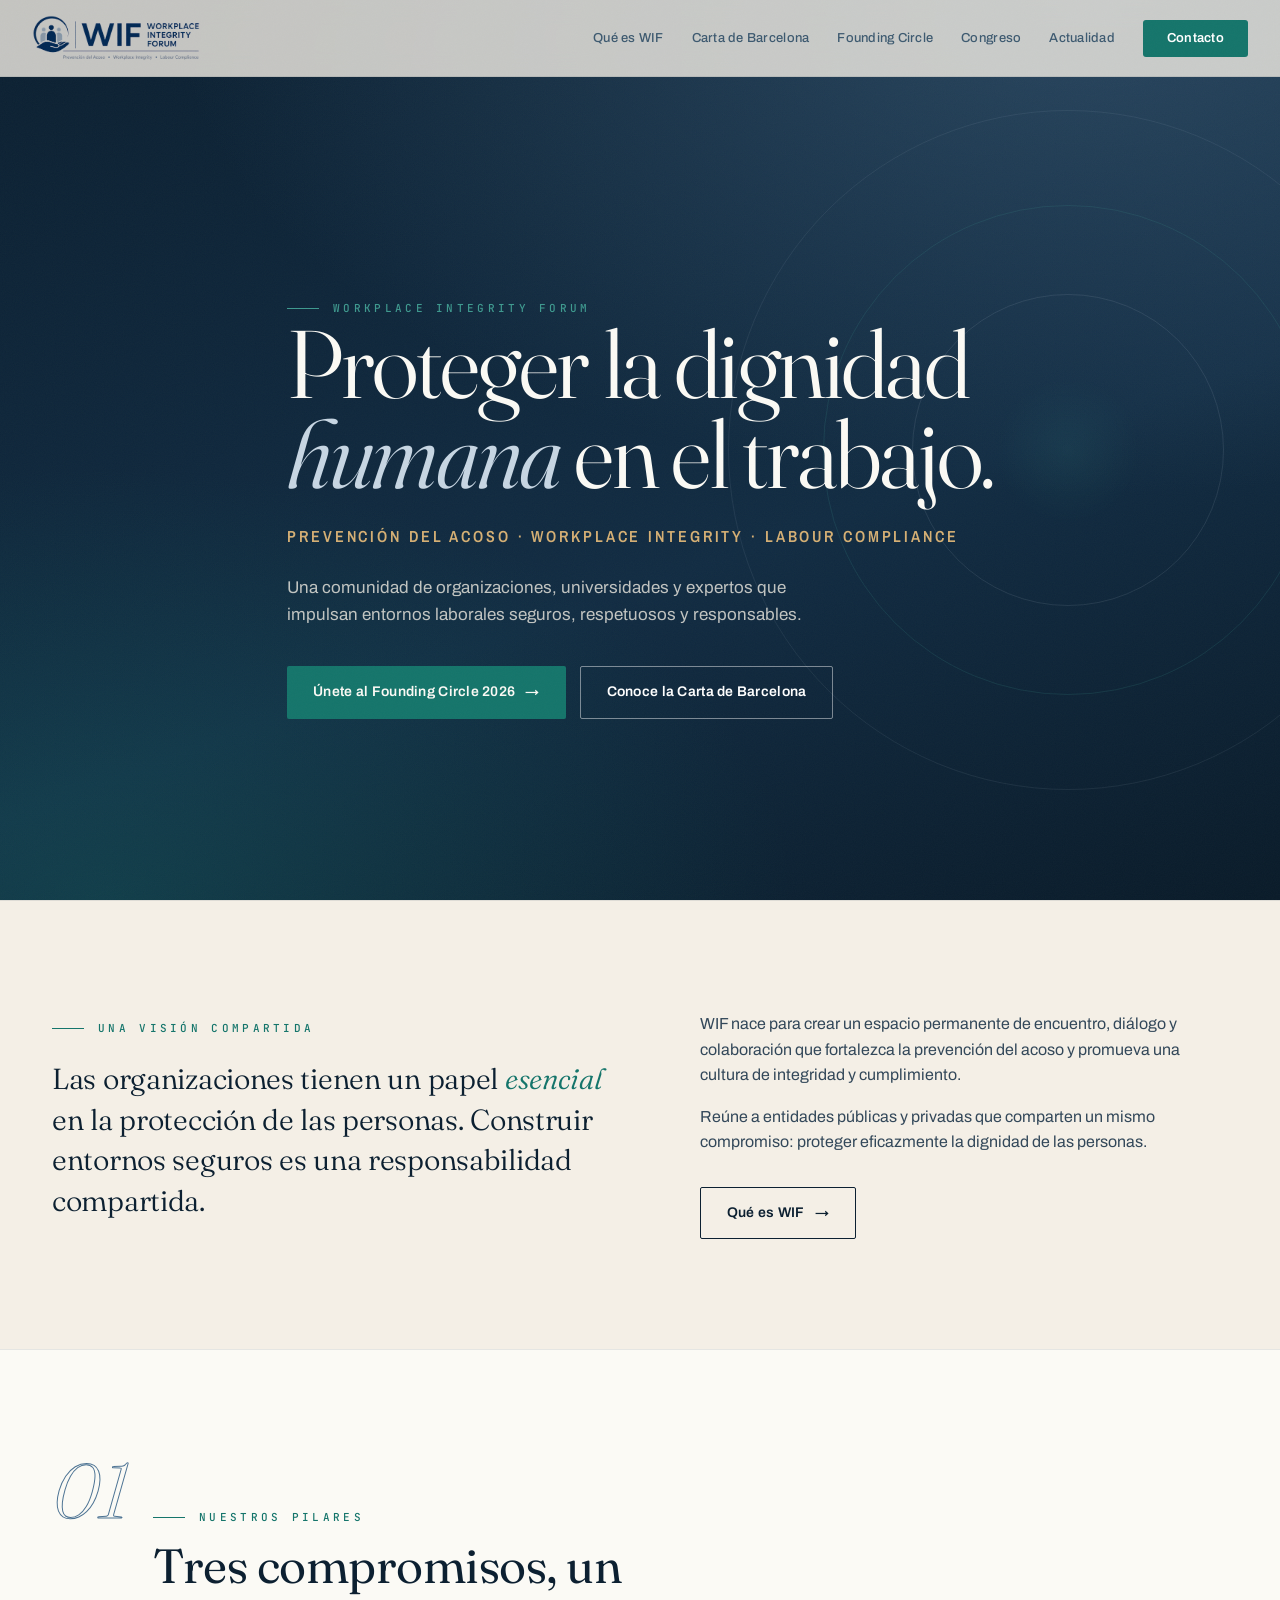
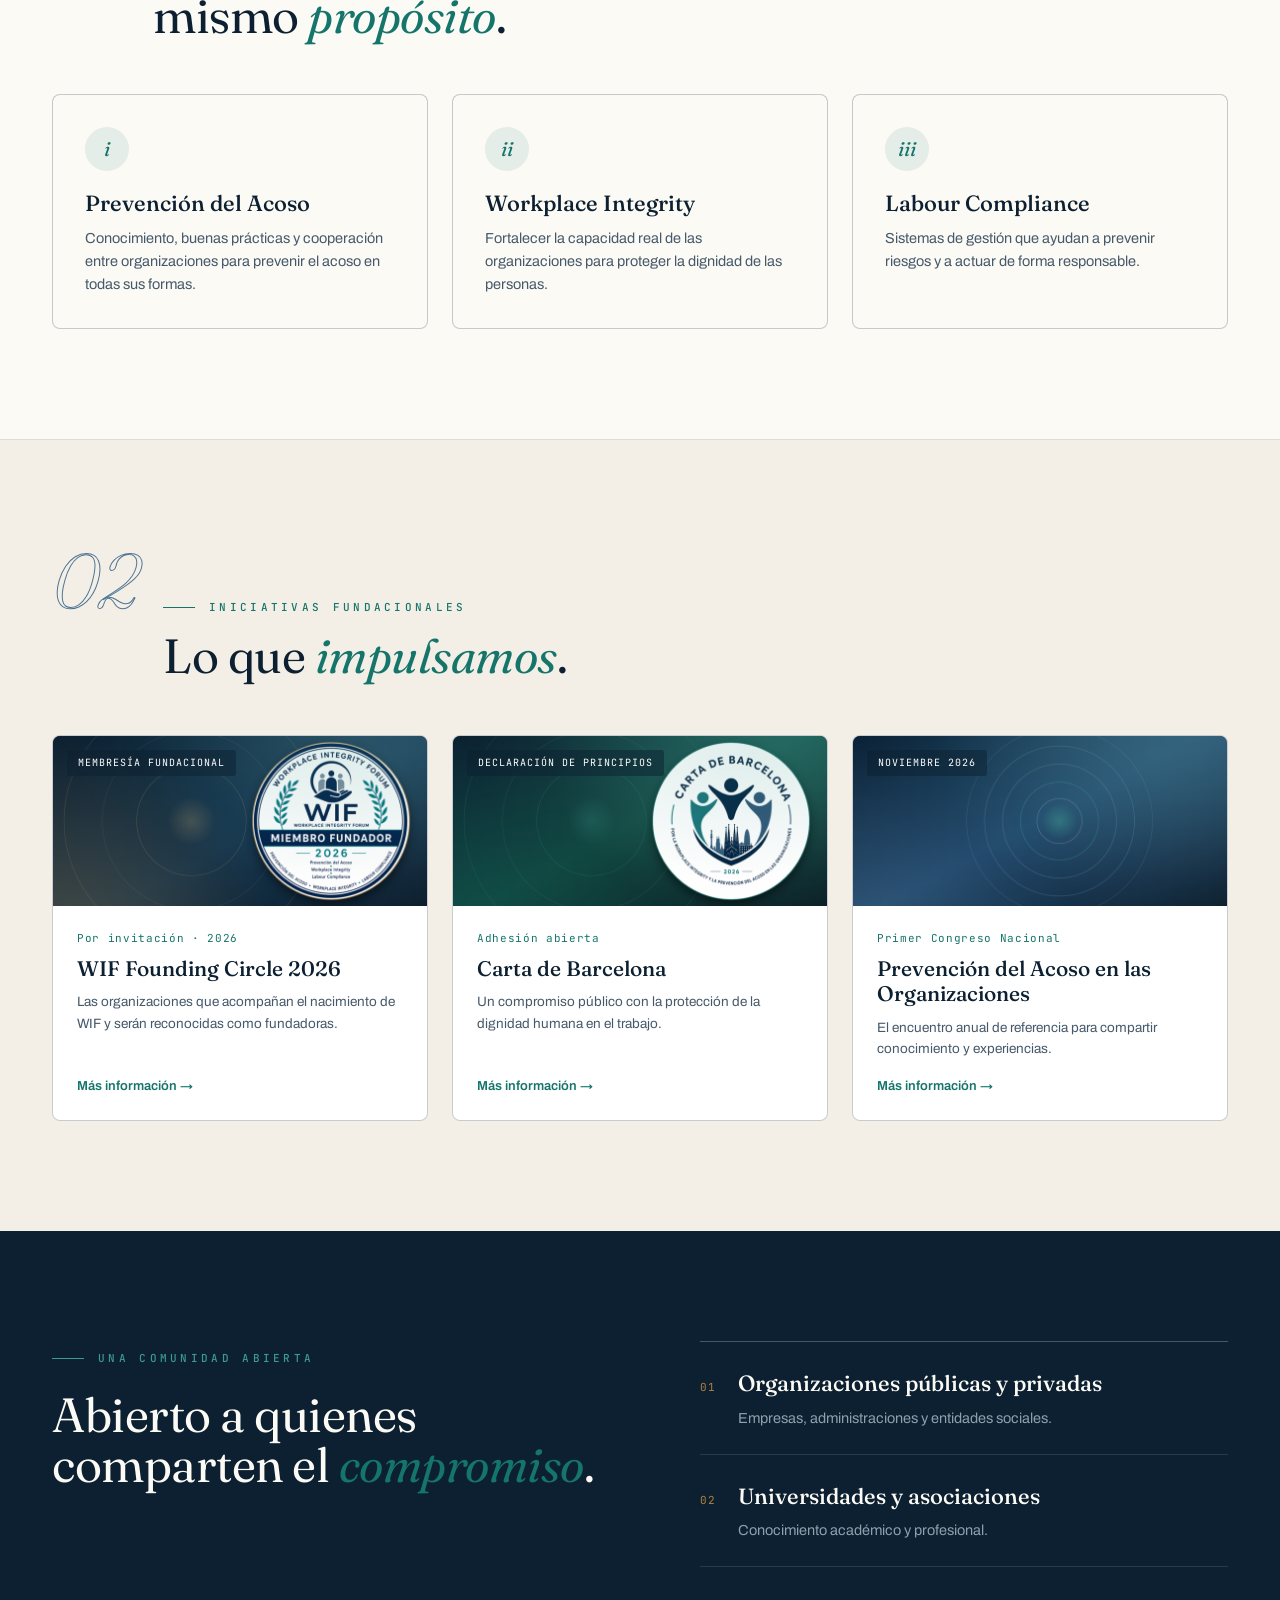
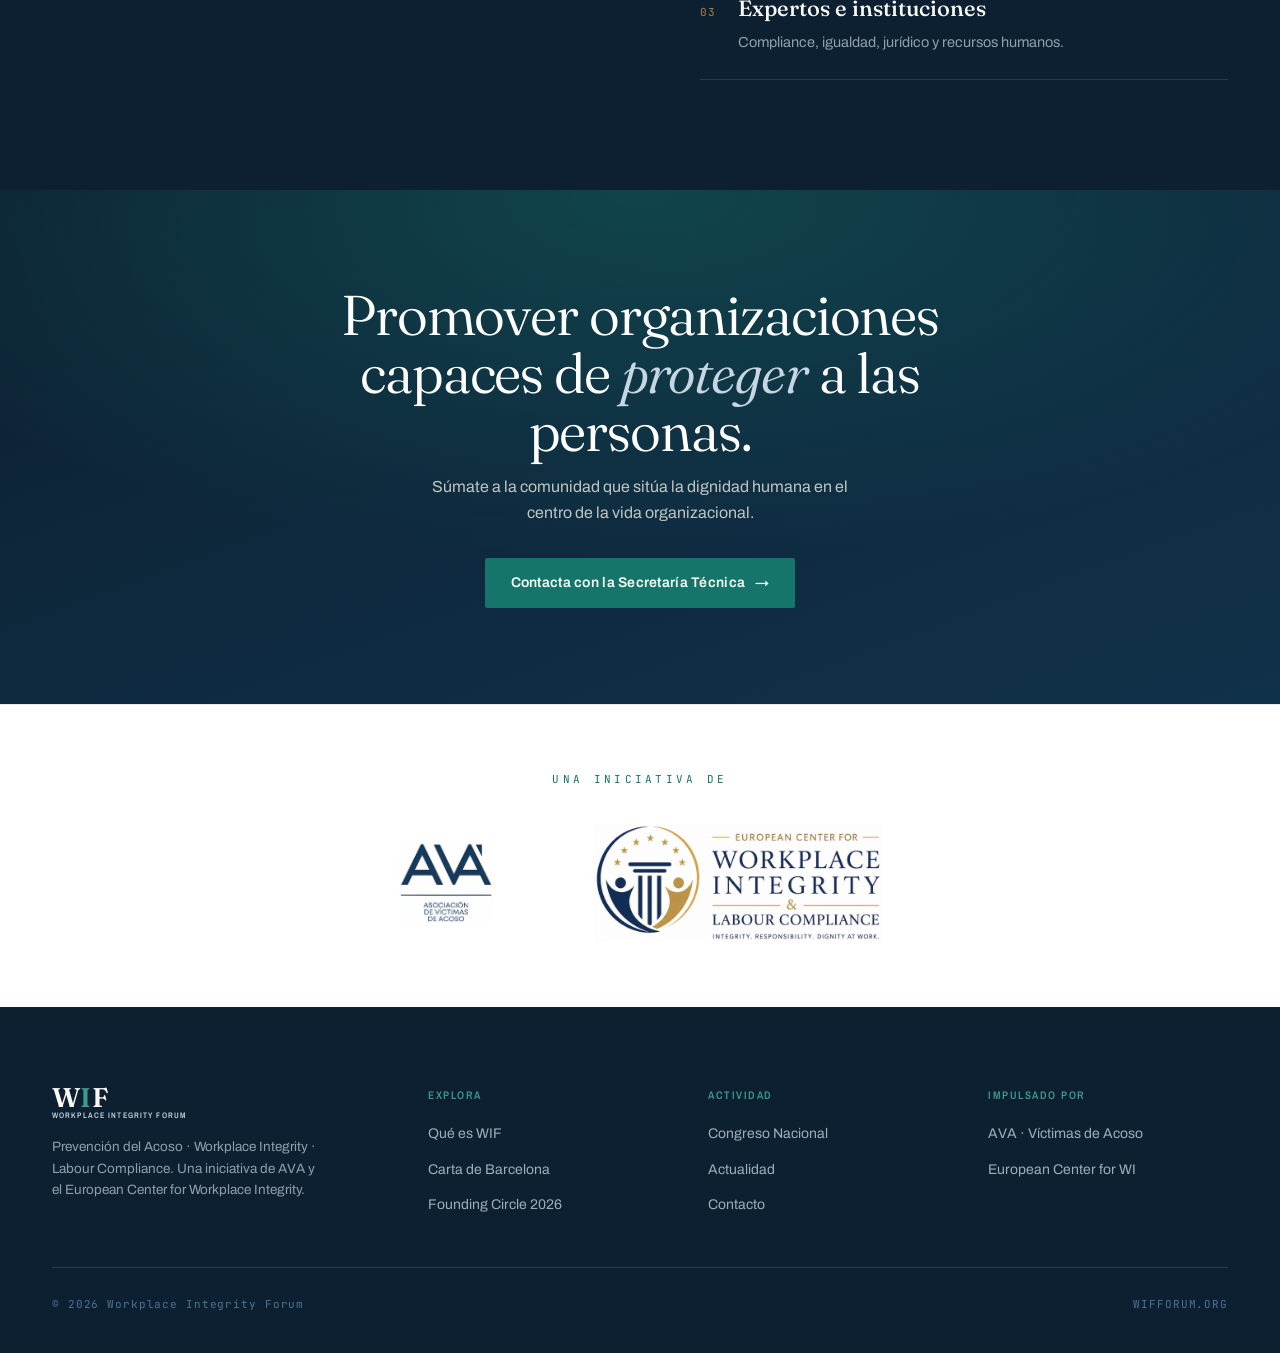
==== commit 175f2f58: "feat: actualizar favicon y sellos oficiales en "Lo que impulsamos" - Reemplazar favicon por el logo " ====
--- a/index.html
+++ b/index.html
@@ -25,7 +25,7 @@
 <meta name="twitter:description" content="Proteger la dignidad humana en el trabajo. Prevención del Acoso · Workplace Integrity · Labour Compliance.">
 <meta name="twitter:image" content="https://www.wifforum.org/assets/img/og-image.jpg">
 
-<link rel="icon" href="assets/img/favicon.svg" type="image/svg+xml">
+<link rel="icon" href="assets/img/favicon.png" type="image/png">
 <link rel="preconnect" href="https://fonts.googleapis.com">
 <link rel="preconnect" href="https://fonts.gstatic.com" crossorigin>
 <link href="https://fonts.googleapis.com/css2?family=Fraunces:ital,opsz,wght@0,9..144,300..900;1,9..144,300..600&family=Archivo:wght@400;500;600;700&family=Archivo+Narrow:wght@500;600;700&family=JetBrains+Mono:wght@400;500&display=swap" rel="stylesheet">
@@ -124,15 +124,15 @@
       </div>
       <div class="grid g-3">
         <a class="ncard fade" href="founding-circle.html">
-          <div class="ph ph-navy"><span class="tag">Membresía fundacional</span></div>
+          <div class="ph ph-navy"><img src="assets/img/card-founding-circle.png" alt="Sello WIF Miembro Fundador 2026" width="760" height="343" loading="lazy"><span class="tag">Membresía fundacional</span></div>
           <div class="cb"><span class="dt">Por invitación · 2026</span><h4>WIF Founding Circle 2026</h4><p>Las organizaciones que acompañan el nacimiento de WIF y serán reconocidas como fundadoras.</p><span class="more">Más información →</span></div>
         </a>
         <a class="ncard fade" href="carta-de-barcelona.html" style="transition-delay:.08s">
-          <div class="ph ph-teal"><span class="tag">Declaración de principios</span></div>
+          <div class="ph ph-teal"><img src="assets/img/card-carta-de-barcelona.png" alt="Sello Carta de Barcelona 2026" width="760" height="343" loading="lazy"><span class="tag">Declaración de principios</span></div>
           <div class="cb"><span class="dt">Adhesión abierta</span><h4>Carta de Barcelona</h4><p>Un compromiso público con la protección de la dignidad humana en el trabajo.</p><span class="more">Más información →</span></div>
         </a>
         <a class="ncard fade" href="congreso.html" style="transition-delay:.16s">
-          <div class="ph ph-steel"><span class="tag">Noviembre 2026</span></div>
+          <div class="ph ph-steel"><img src="assets/img/card-congreso.png" alt="Prevención del Acoso en las Organizaciones" width="760" height="343" loading="lazy"><span class="tag">Noviembre 2026</span></div>
           <div class="cb"><span class="dt">Primer Congreso Nacional</span><h4>Prevención del Acoso en las Organizaciones</h4><p>El encuentro anual de referencia para compartir conocimiento y experiencias.</p><span class="more">Más información →</span></div>
         </a>
       </div>
--- a/assets/css/styles.css
+++ b/assets/css/styles.css
@@ -180,7 +180,9 @@
 .ncard{border:1px solid var(--line-strong);border-radius:var(--r);overflow:hidden;background:#fff;transition:transform .3s ease,box-shadow .3s ease;text-decoration:none;color:inherit;display:flex;flex-direction:column;}
 .ncard:hover{transform:translateY(-5px);box-shadow:0 24px 50px -30px rgba(12,32,49,.4);}
 .ncard .ph{height:170px;position:relative;overflow:hidden;}
-.ncard .ph::after{content:"";position:absolute;inset:0;background:radial-gradient(120% 120% at 80% 10%,rgba(62,154,143,.45),transparent 60%);}
+.ncard .ph img{position:absolute;inset:0;width:100%;height:100%;object-fit:cover;display:block;z-index:1;}
+.ncard .ph::after{content:"";position:absolute;inset:0;z-index:1;background:radial-gradient(120% 120% at 80% 10%,rgba(62,154,143,.45),transparent 60%);}
+.ncard .ph:has(img)::after{background:radial-gradient(120% 120% at 80% 10%,rgba(62,154,143,.16),transparent 62%);}
 .ncard .ph .tag{position:absolute;top:14px;left:14px;z-index:2;font-family:var(--mono);font-size:10px;letter-spacing:.1em;text-transform:uppercase;color:#fff;background:rgba(12,32,49,.5);padding:5px 11px;border-radius:3px;backdrop-filter:blur(4px);}
 .ncard .cb{padding:24px;flex:1;display:flex;flex-direction:column;}
 .ncard .dt{font-family:var(--mono);font-size:11px;color:var(--teal);letter-spacing:.06em;}
@@ -314,3 +316,20 @@
 .partners-logos .p-ava{width:96px;}
 .partners-logos .p-ecc{width:288px;}
 @media(max-width:560px){.partners-logos .p-ecc{width:214px;}.partners-logos .p-ava{width:78px;}}
+
+/* ---------- Article (detalle de Actualidad) ---------- */
+.article{max-width:760px;margin:0 auto;}
+.article .lede{margin-bottom:6px;}
+.article .body{max-width:none;}
+.article .body + .body{margin-top:18px;}
+.article h2{font-family:var(--serif);font-weight:420;font-size:clamp(23px,3vw,32px);line-height:1.1;letter-spacing:-.01em;margin:50px 0 18px;}
+.article h2 em{font-style:italic;color:var(--teal);}
+.article ul.dots{list-style:none;margin:22px 0;display:flex;flex-direction:column;gap:13px;}
+.article ul.dots li{position:relative;padding-left:26px;font-size:16px;color:#33485a;line-height:1.5;}
+.article ul.dots li::before{content:"";position:absolute;left:3px;top:9px;width:7px;height:7px;border-radius:50%;background:var(--teal);}
+.article .pull{font-family:var(--serif);font-style:italic;font-weight:340;font-size:clamp(20px,2.4vw,26px);line-height:1.35;color:var(--navy);border-left:2px solid var(--brass);padding:6px 0 6px 26px;margin:38px 0;}
+.article-meta{font-family:var(--mono);font-size:11px;letter-spacing:.12em;text-transform:uppercase;color:var(--steel);margin-bottom:18px;display:flex;gap:14px;align-items:center;flex-wrap:wrap;}
+.article-meta .tag-chip{color:var(--teal);}
+.back-link{display:inline-flex;align-items:center;gap:8px;font-family:var(--sans);font-weight:600;font-size:14px;color:var(--teal);text-decoration:none;transition:gap .25s ease;}
+.back-link:hover{gap:13px;}
+.article-foot{max-width:760px;margin:54px auto 0;padding-top:30px;border-top:1px solid var(--line);}
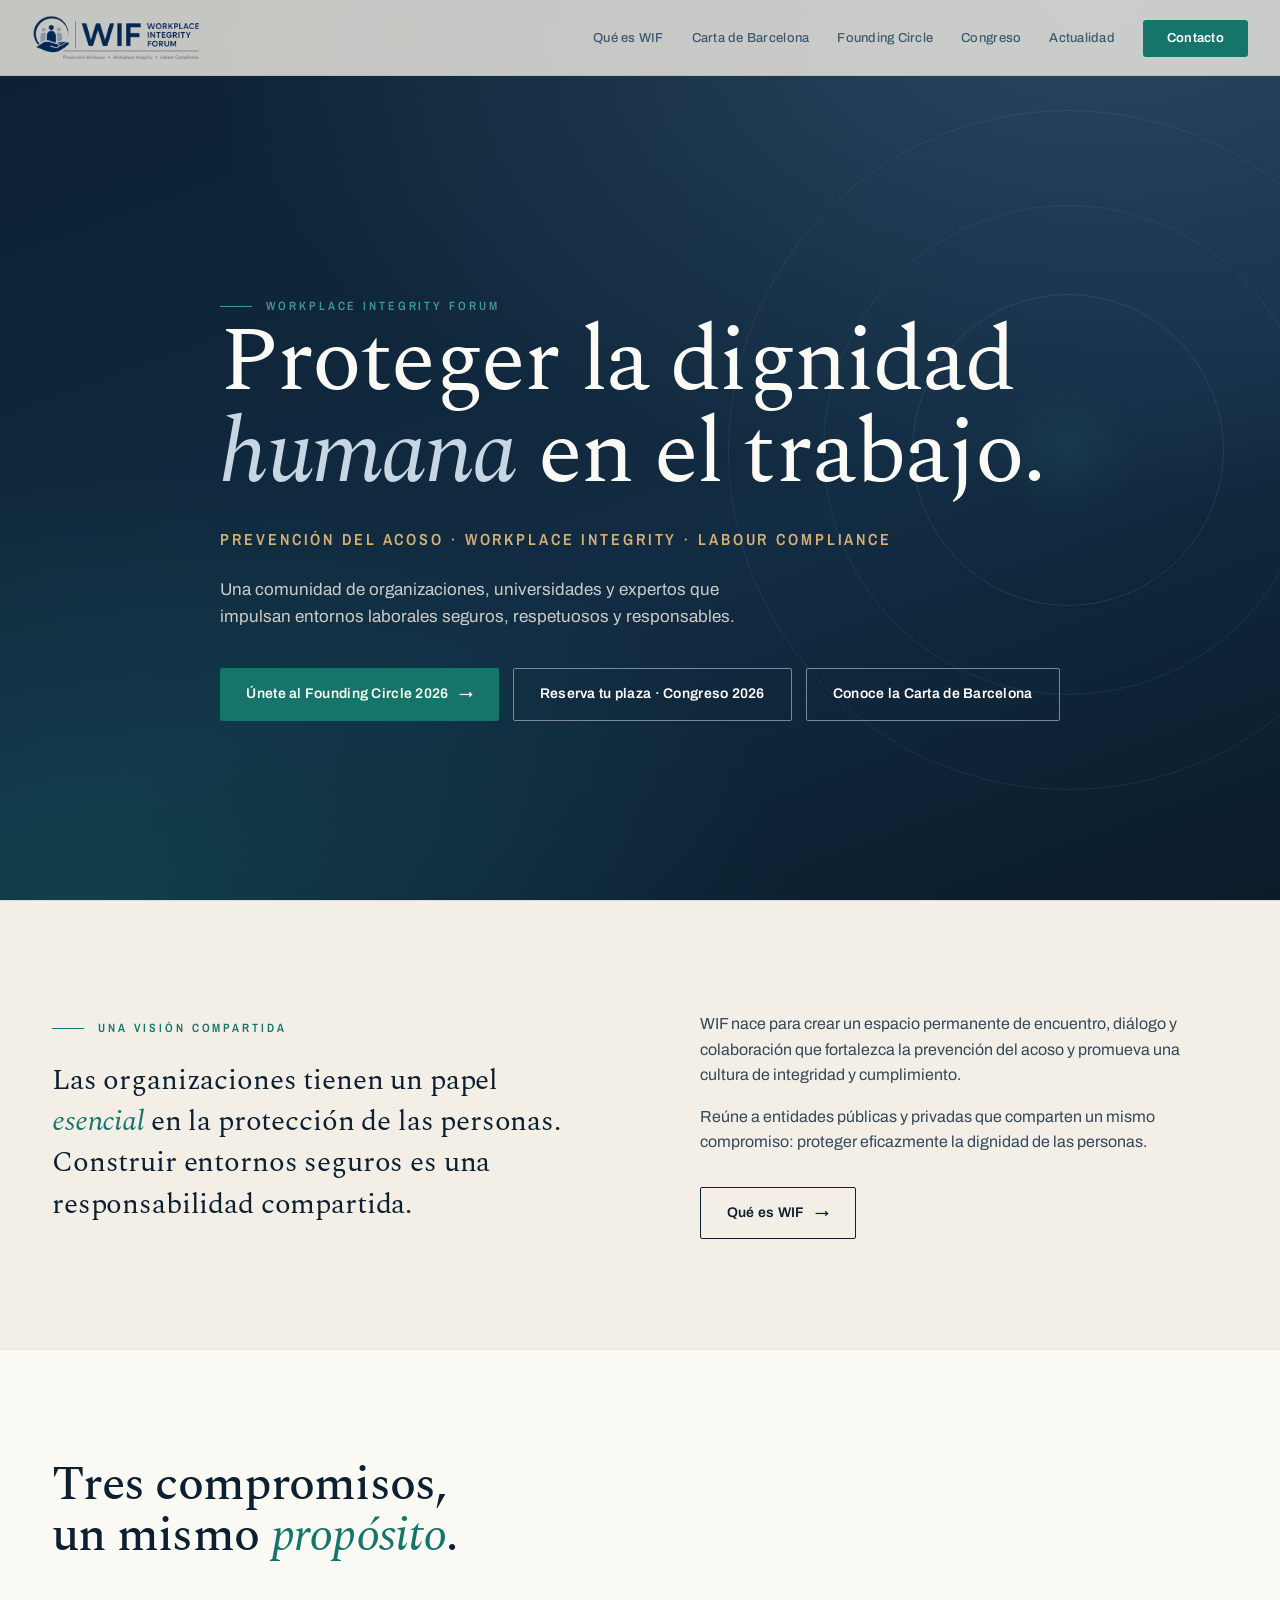
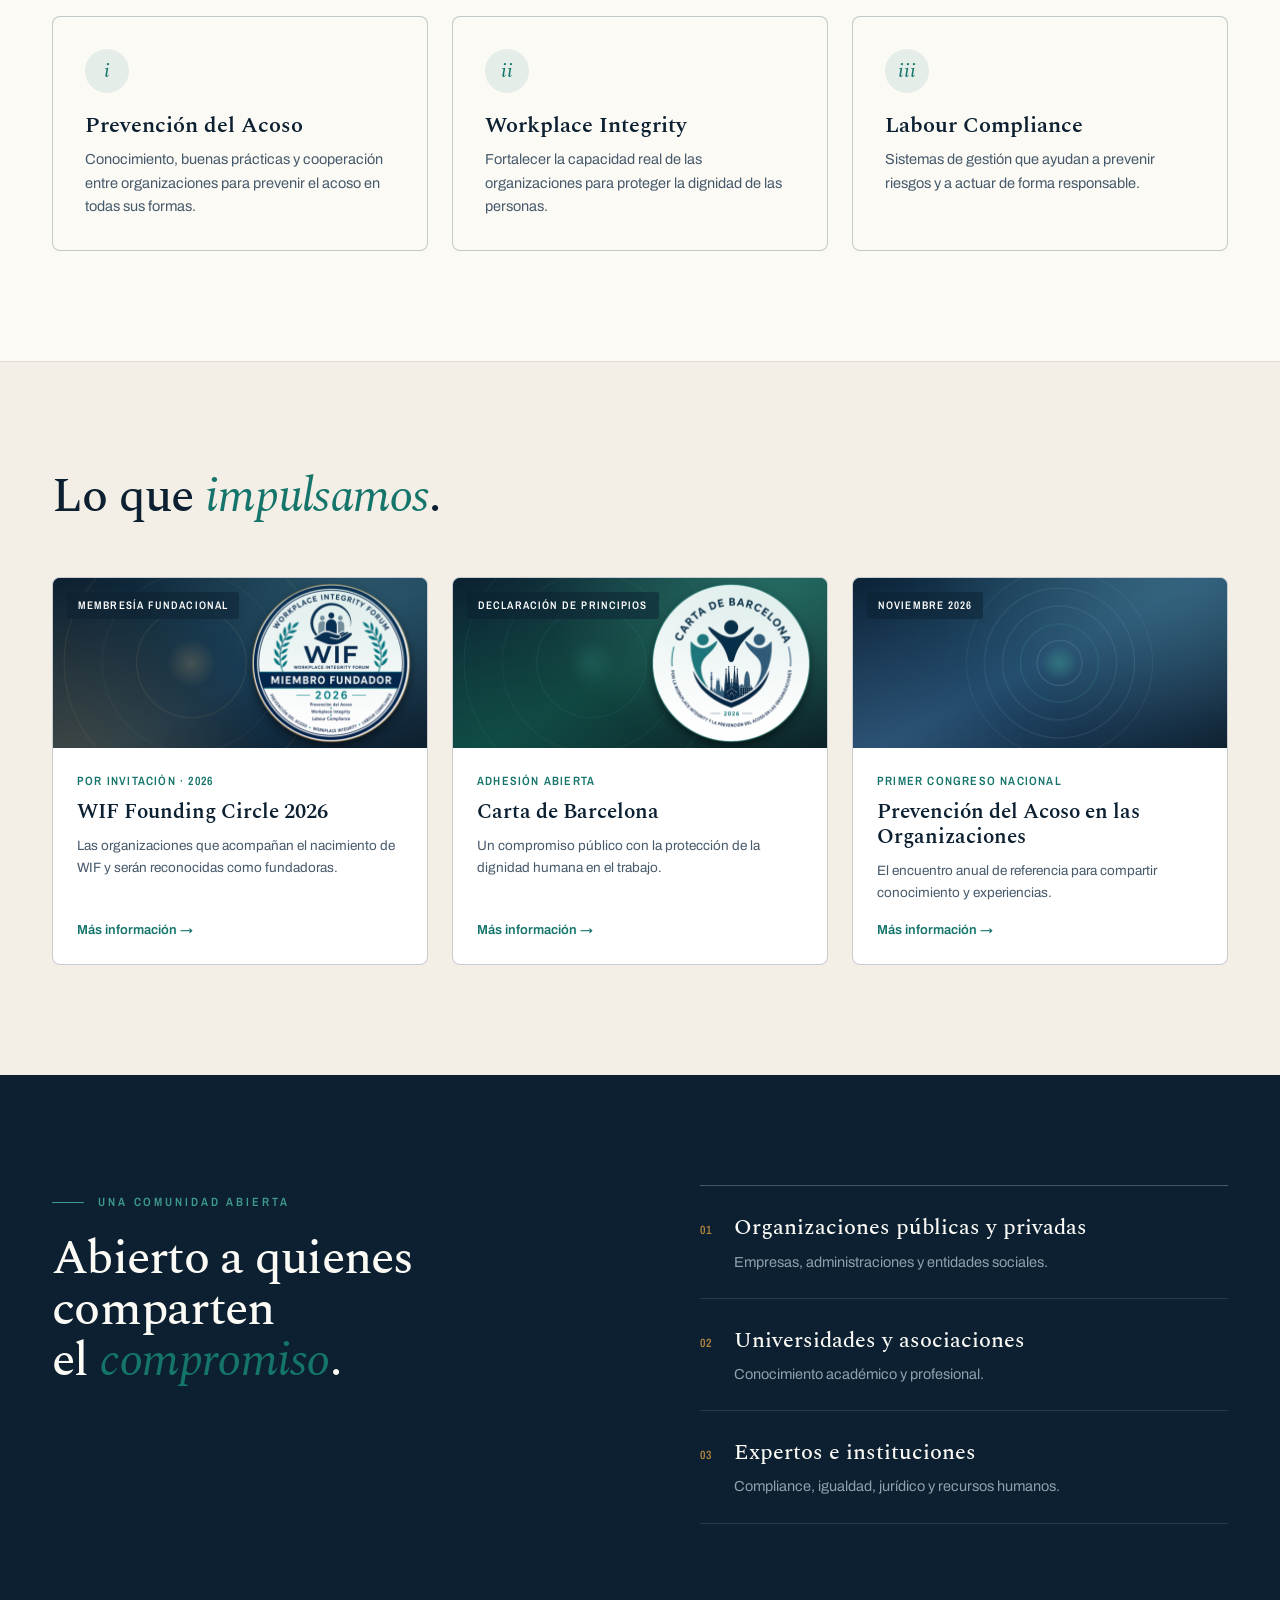
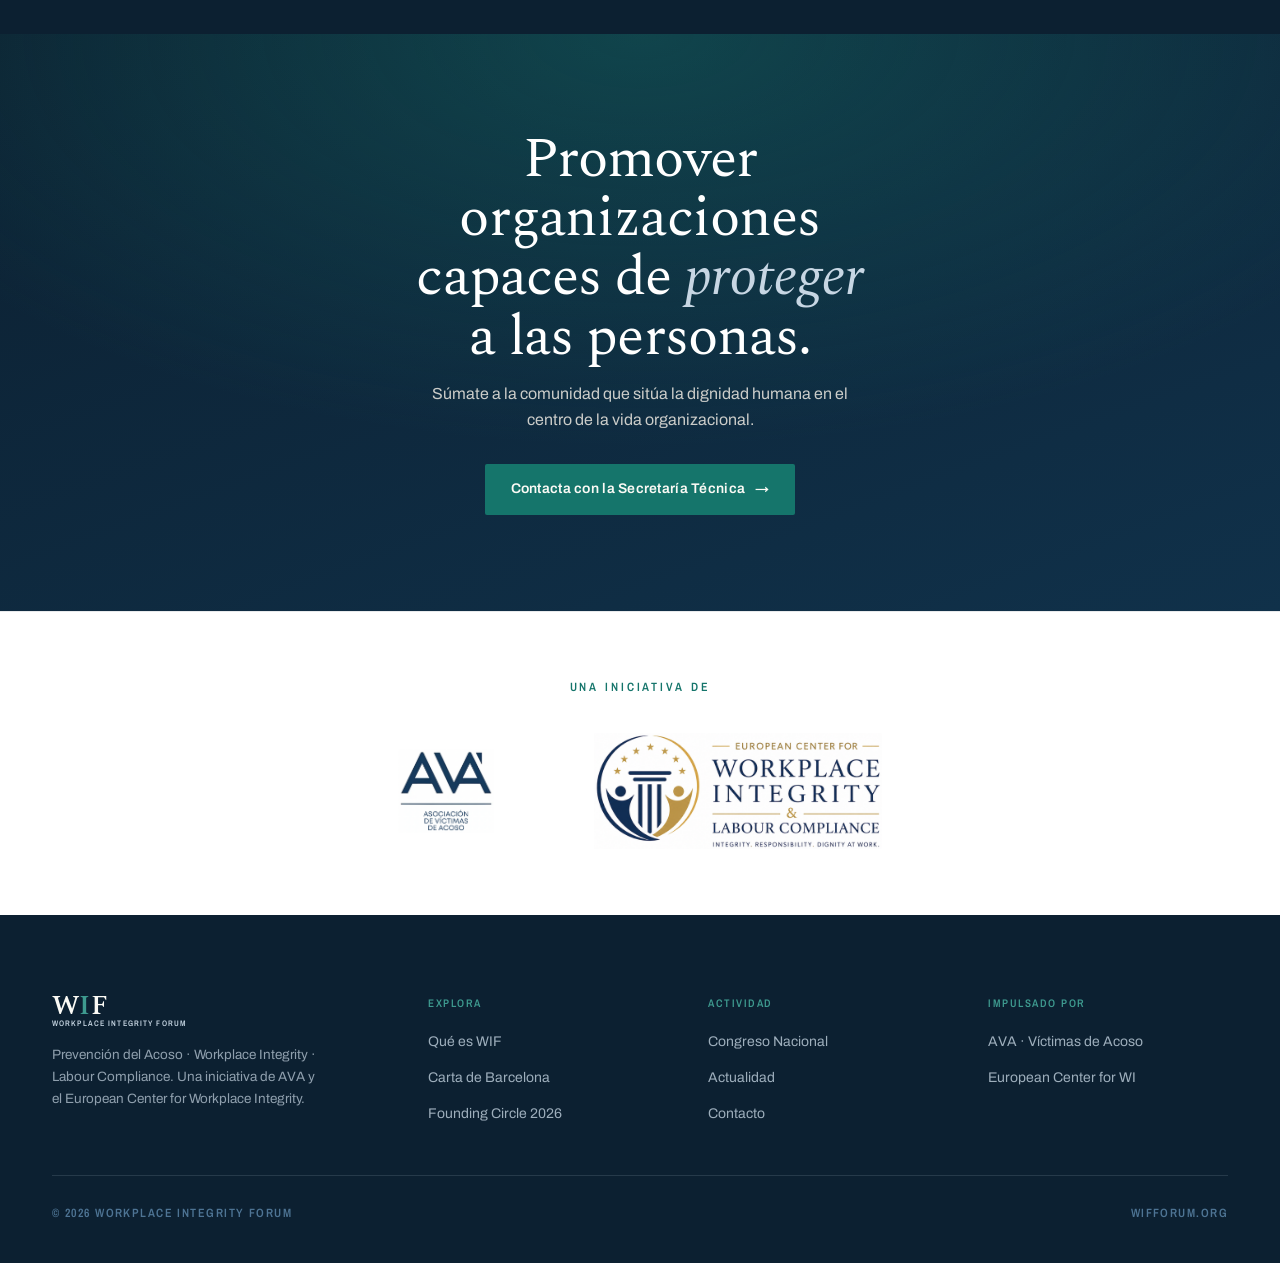
==== commit 18e7d47b: "refactor: migrar tipografía a Spectral y ajustar estilos del sitio" ====
--- a/index.html
+++ b/index.html
@@ -28,7 +28,7 @@
 <link rel="icon" href="assets/img/favicon.png" type="image/png">
 <link rel="preconnect" href="https://fonts.googleapis.com">
 <link rel="preconnect" href="https://fonts.gstatic.com" crossorigin>
-<link href="https://fonts.googleapis.com/css2?family=Fraunces:ital,opsz,wght@0,9..144,300..900;1,9..144,300..600&family=Archivo:wght@400;500;600;700&family=Archivo+Narrow:wght@500;600;700&family=JetBrains+Mono:wght@400;500&display=swap" rel="stylesheet">
+<link href="https://fonts.googleapis.com/css2?family=Spectral:ital,wght@0,300;0,400;0,500;0,600;0,700;1,400;1,500;1,600&family=Archivo:wght@400;500;600;700&family=Archivo+Narrow:wght@500;600;700&display=swap" rel="stylesheet">
 <link rel="stylesheet" href="assets/css/styles.css">
 
 <!-- Datos estructurados -->
@@ -78,6 +78,7 @@
       <p class="intro fade" style="transition-delay:.16s">Una comunidad de organizaciones, universidades y expertos que impulsan entornos laborales seguros, respetuosos y responsables.</p>
       <div class="cta fade" style="transition-delay:.22s">
         <a class="btn btn-primary" href="founding-circle.html">Únete al Founding Circle 2026 <span class="arr">→</span></a>
+        <a class="btn btn-ghost light" href="congreso.html">Reserva tu plaza · Congreso 2026</a>
         <a class="btn btn-ghost light" href="carta-de-barcelona.html">Conoce la Carta de Barcelona</a>
       </div>
     </div>
@@ -102,8 +103,7 @@
   <section class="block alt">
     <div class="wrap">
       <div class="sec-head">
-        <span class="sec-num">01</span>
-        <div><span class="eyebrow" style="margin-bottom:14px;">Nuestros pilares</span>
+        <div>
         <h2 class="sec-title fade">Tres compromisos, un mismo <em>propósito</em>.</h2></div>
       </div>
       <div class="grid g-3">
@@ -118,8 +118,7 @@
   <section class="block">
     <div class="wrap">
       <div class="sec-head">
-        <span class="sec-num">02</span>
-        <div><span class="eyebrow" style="margin-bottom:14px;">Iniciativas fundacionales</span>
+        <div>
         <h2 class="sec-title fade">Lo que <em>impulsamos</em>.</h2></div>
       </div>
       <div class="grid g-3">
--- a/assets/css/styles.css
+++ b/assets/css/styles.css
@@ -9,11 +9,15 @@
   --paper:#F4EFE6; --cloud:#FBFAF5;
   --line:#2336471a; --line-strong:#23364740;
   --maxw:1240px;
-  --serif:"Fraunces",Georgia,serif;
+  --serif:"Spectral",Georgia,serif;
   --sans:"Archivo",system-ui,sans-serif;
   --narrow:"Archivo Narrow","Archivo",sans-serif;
-  --mono:"JetBrains Mono",monospace;
   --r:8px;
+  /* Escala z-index semántica */
+  --z-header:100;
+  --z-nav-drawer:110;
+  --z-nav-toggle:120;
+  --z-progress:140;
 }
 
 *{box-sizing:border-box;margin:0;padding:0;}
@@ -22,28 +26,36 @@
   font-family:var(--sans);background:var(--paper);color:var(--ink);
   line-height:1.6;-webkit-font-smoothing:antialiased;overflow-x:hidden;
 }
-body::before{
-  content:"";position:fixed;inset:0;pointer-events:none;z-index:9999;opacity:.03;
-  background-image:url("data:image/svg+xml,%3Csvg xmlns='http://www.w3.org/2000/svg' width='200' height='200'%3E%3Cfilter id='n'%3E%3CfeTurbulence type='fractalNoise' baseFrequency='0.9' numOctaves='3'/%3E%3C/filter%3E%3Crect width='100%25' height='100%25' filter='url(%23n)'/%3E%3C/svg%3E");
-}
 ::selection{background:var(--teal);color:var(--cloud);}
 img{max-width:100%;display:block;}
 a{color:inherit;}
 
 .wrap{max-width:var(--maxw);margin:0 auto;padding:0 32px;}
-.scroll-progress{position:fixed;top:0;left:0;height:2px;background:var(--teal);z-index:300;width:0;}
-
-/* ---------- Reveal animation ---------- */
-.fade{opacity:0;transform:translateY(26px);transition:opacity .9s cubic-bezier(.2,.7,.2,1),transform .9s cubic-bezier(.2,.7,.2,1);}
-.fade.in{opacity:1;transform:none;}
+.scroll-progress{position:fixed;top:0;left:0;height:2px;background:var(--teal);z-index:var(--z-progress);width:0;}
+
+/* ---------- Reveal animation ----------
+   El contenido es visible por defecto (sin JS, lectores, print, crawlers).
+   El revelado solo se activa cuando JS marca <html class="js">. */
+.fade{opacity:1;}
+.js .fade{opacity:0;transform:translateY(26px);transition:opacity .9s cubic-bezier(.2,.7,.2,1),transform .9s cubic-bezier(.2,.7,.2,1);}
+.js .fade.in{opacity:1;transform:none;}
 
 /* ---------- Header / Nav ---------- */
 .site-header{
-  position:fixed;top:0;left:0;right:0;z-index:200;
+  position:fixed;top:0;left:0;right:0;z-index:var(--z-header);
   display:flex;align-items:center;justify-content:space-between;
-  padding:15px 32px;backdrop-filter:blur(12px);
+  padding:15px 32px;
+  transition:transform .4s ease;
+}
+/* Fondo y blur en un pseudo-elemento: si el blur viviera en el .site-header,
+   este se volvería el containing block de su .main-nav fixed y rompería el
+   menú móvil (el inset:0 se resolvería contra el header, no el viewport). */
+.site-header::before{
+  content:"";position:absolute;inset:0;z-index:-1;
+  backdrop-filter:blur(12px);
   background:color-mix(in srgb,var(--paper) 80%,transparent);
-  border-bottom:1px solid var(--line);transition:transform .4s ease,background .3s ease;
+  border-bottom:1px solid var(--line);
+  transition:background .3s ease;
 }
 .site-header.hidden{transform:translateY(-100%);}
 .lockup{display:inline-flex;align-items:center;gap:12px;text-decoration:none;}
@@ -69,12 +81,12 @@
 .nav-toggle span{width:24px;height:2px;background:var(--ink);transition:.3s;}
 
 @media(max-width:1000px){
-  .main-nav{position:fixed;inset:0 0 0 auto;width:min(320px,82vw);flex-direction:column;align-items:flex-start;justify-content:center;gap:22px;padding:40px;background:var(--ink);transform:translateX(100%);transition:transform .4s cubic-bezier(.2,.7,.2,1);}
+  .main-nav{position:fixed;inset:0 0 0 auto;width:min(320px,82vw);flex-direction:column;align-items:flex-start;justify-content:center;gap:22px;padding:40px;background:var(--ink);transform:translateX(100%);transition:transform .4s cubic-bezier(.2,.7,.2,1);z-index:var(--z-nav-drawer);}
   .main-nav.open{transform:translateX(0);}
   .main-nav a{color:var(--mist);font-size:18px;opacity:.9;}
   .main-nav a.active{color:#fff;}
   .main-nav a.active::after{display:none;}
-  .nav-toggle{display:flex;z-index:201;}
+  .nav-toggle{display:flex;z-index:var(--z-nav-toggle);}
   .nav-toggle.open span:nth-child(1){transform:translateY(7px) rotate(45deg);background:#fff;}
   .nav-toggle.open span:nth-child(2){opacity:0;}
   .nav-toggle.open span:nth-child(3){transform:translateY(-7px) rotate(-45deg);background:#fff;}
@@ -97,20 +109,19 @@
 .btn-row{display:flex;gap:14px;flex-wrap:wrap;align-items:center;}
 
 /* ---------- Generic typographic bits ---------- */
-.eyebrow{font-family:var(--mono);font-size:11px;letter-spacing:.3em;text-transform:uppercase;color:var(--teal);font-weight:500;display:inline-flex;align-items:center;gap:14px;}
+.eyebrow{font-family:var(--narrow);font-size:12px;letter-spacing:.24em;text-transform:uppercase;color:var(--teal);font-weight:600;display:inline-flex;align-items:center;gap:14px;}
 .eyebrow::before{content:"";width:32px;height:1px;background:var(--teal);display:inline-block;}
 .eyebrow.light{color:var(--teal-soft);} .eyebrow.light::before{background:var(--teal-soft);}
 
-.sec-head{display:flex;align-items:baseline;gap:24px;margin-bottom:54px;flex-wrap:wrap;}
-.sec-num{font-family:var(--serif);font-weight:300;font-style:italic;font-size:clamp(44px,6vw,84px);line-height:.8;-webkit-text-stroke:1px var(--steel);color:transparent;}
-.sec-title{font-family:var(--serif);font-weight:380;font-size:clamp(28px,4vw,48px);line-height:1.04;letter-spacing:-.01em;max-width:20ch;}
-.sec-title em{font-style:italic;color:var(--teal);}
+.sec-head{margin-bottom:54px;}
+.sec-title{font-family:var(--serif);font-weight:500;font-size:clamp(28px,4vw,48px);line-height:1.06;letter-spacing:-.015em;max-width:20ch;text-wrap:balance;}
+.sec-title em{font-style:italic;font-weight:400;color:var(--teal);}
 .block.ink .sec-title{color:var(--cloud);}
 
-.lede{font-family:var(--serif);font-weight:330;font-size:clamp(21px,2.5vw,29px);line-height:1.4;letter-spacing:-.01em;}
+.lede{font-family:var(--serif);font-weight:400;font-size:clamp(21px,2.5vw,29px);line-height:1.42;letter-spacing:-.005em;text-wrap:pretty;}
 .lede em{font-style:italic;color:var(--teal);}
-.body{font-size:16px;color:#33485a;max-width:62ch;}
-.body.light{color:rgba(244,239,230,.78);}
+.body{font-size:16px;color:#33485a;max-width:62ch;text-wrap:pretty;}
+.body.light{color:rgba(244,239,230,.82);}
 .body + .body{margin-top:16px;}
 
 .tagline-strip{display:flex;gap:14px;flex-wrap:wrap;align-items:center;font-family:var(--narrow);text-transform:uppercase;letter-spacing:.16em;font-size:12px;font-weight:600;color:var(--navy);}
@@ -140,17 +151,17 @@
 .hero-arcs span:nth-child(3){width:46%;height:46%;border-color:rgba(199,214,227,.22);}
 .hero-arcs span:nth-child(4){width:22%;height:22%;background:radial-gradient(circle,rgba(62,154,143,.2),transparent 70%);border:none;}
 .page-hero .wrap{position:relative;z-index:2;}
-.page-hero h1{font-family:var(--serif);font-weight:340;font-size:clamp(40px,7.5vw,104px);line-height:.94;letter-spacing:-.025em;}
-.page-hero h1 em{font-style:italic;color:var(--mist);}
+.page-hero h1{font-family:var(--serif);font-weight:400;font-size:clamp(40px,7.2vw,96px);line-height:1.0;letter-spacing:-.02em;text-wrap:balance;}
+.page-hero h1 em{font-style:italic;font-weight:400;color:var(--mist);}
 .page-hero .kicker{font-family:var(--narrow);text-transform:uppercase;letter-spacing:.18em;font-size:clamp(12px,1.5vw,16px);color:var(--brass-soft);font-weight:600;margin-top:26px;}
-.page-hero .intro{max-width:54ch;color:rgba(244,239,230,.78);font-size:17px;margin-top:24px;}
+.page-hero .intro{max-width:54ch;color:rgba(244,239,230,.82);font-size:17px;margin-top:24px;text-wrap:pretty;}
 .page-hero .cta{margin-top:38px;display:flex;gap:14px;flex-wrap:wrap;}
-.page-hero .crumb{font-family:var(--mono);font-size:11px;letter-spacing:.2em;text-transform:uppercase;color:var(--steel);margin-bottom:26px;}
+.page-hero .crumb{font-family:var(--narrow);font-size:12px;letter-spacing:.18em;text-transform:uppercase;color:var(--steel);margin-bottom:26px;font-weight:600;}
 
 /* ---------- Pillars / list rows ---------- */
 .pillars{display:flex;flex-direction:column;border-top:1px solid var(--line-strong);}
 .pillar{padding:24px 0;border-bottom:1px solid var(--line);display:grid;grid-template-columns:auto 1fr;gap:22px;align-items:baseline;}
-.pillar .k{font-family:var(--mono);font-size:11px;color:var(--brass);letter-spacing:.1em;}
+.pillar .k{font-family:var(--narrow);font-size:12px;font-weight:600;color:var(--brass);letter-spacing:.1em;}
 .pillar h4{font-family:var(--serif);font-weight:500;font-size:22px;margin-bottom:5px;}
 .pillar p{font-size:14.5px;color:#46596a;}
 .ink .pillar{border-color:rgba(199,214,227,.14);} .ink .pillars{border-color:rgba(199,214,227,.3);}
@@ -170,7 +181,7 @@
 .card{border:1px solid var(--line-strong);border-radius:var(--r);background:var(--cloud);padding:32px;transition:transform .3s ease,box-shadow .3s ease;}
 .card:hover{transform:translateY(-5px);box-shadow:0 24px 50px -30px rgba(12,32,49,.4);}
 .card .ico{width:44px;height:44px;border-radius:50%;display:flex;align-items:center;justify-content:center;background:rgba(21,117,107,.1);color:var(--teal);margin-bottom:20px;font-family:var(--serif);font-style:italic;font-size:20px;}
-.card h4{font-family:var(--serif);font-weight:500;font-size:22px;margin-bottom:10px;line-height:1.15;}
+.card h4{font-family:var(--serif);font-weight:600;font-size:22px;margin-bottom:10px;line-height:1.15;}
 .card p{font-size:14.5px;color:#46596a;}
 .card.dark{background:var(--ink);color:var(--paper);border-color:transparent;}
 .card.dark h4{color:var(--cloud);} .card.dark p{color:rgba(199,214,227,.72);}
@@ -183,10 +194,10 @@
 .ncard .ph img{position:absolute;inset:0;width:100%;height:100%;object-fit:cover;display:block;z-index:1;}
 .ncard .ph::after{content:"";position:absolute;inset:0;z-index:1;background:radial-gradient(120% 120% at 80% 10%,rgba(62,154,143,.45),transparent 60%);}
 .ncard .ph:has(img)::after{background:radial-gradient(120% 120% at 80% 10%,rgba(62,154,143,.16),transparent 62%);}
-.ncard .ph .tag{position:absolute;top:14px;left:14px;z-index:2;font-family:var(--mono);font-size:10px;letter-spacing:.1em;text-transform:uppercase;color:#fff;background:rgba(12,32,49,.5);padding:5px 11px;border-radius:3px;backdrop-filter:blur(4px);}
+.ncard .ph .tag{position:absolute;top:14px;left:14px;z-index:2;font-family:var(--narrow);font-size:11px;letter-spacing:.1em;text-transform:uppercase;font-weight:600;color:#fff;background:rgba(12,32,49,.5);padding:5px 11px;border-radius:3px;backdrop-filter:blur(4px);}
 .ncard .cb{padding:24px;flex:1;display:flex;flex-direction:column;}
-.ncard .dt{font-family:var(--mono);font-size:11px;color:var(--teal);letter-spacing:.06em;}
-.ncard h4{font-family:var(--serif);font-weight:500;font-size:21px;line-height:1.2;margin:9px 0 10px;}
+.ncard .dt{font-family:var(--narrow);font-size:12px;font-weight:600;text-transform:uppercase;color:var(--teal);letter-spacing:.1em;}
+.ncard h4{font-family:var(--serif);font-weight:600;font-size:21px;line-height:1.2;margin:9px 0 10px;}
 .ncard p{font-size:13.5px;color:#46596a;flex:1;}
 .ncard .more{margin-top:16px;font-family:var(--sans);font-weight:600;font-size:13px;color:var(--teal);display:inline-flex;gap:7px;align-items:center;}
 .ph-navy{background:linear-gradient(150deg,#0c2031,#1c4a6b);}
@@ -214,7 +225,7 @@
 .facts{display:grid;grid-template-columns:repeat(3,1fr);gap:0;border:1px solid var(--line-strong);border-radius:var(--r);overflow:hidden;}
 .fact{padding:34px;border-right:1px solid var(--line);}
 .fact:last-child{border-right:none;}
-.fact .n{font-family:var(--serif);font-weight:380;font-size:clamp(34px,4vw,52px);line-height:1;color:var(--teal);}
+.fact .n{font-family:var(--serif);font-weight:500;font-size:clamp(34px,4vw,52px);line-height:1;color:var(--teal);}
 .fact .l{font-size:13px;color:#46596a;margin-top:10px;letter-spacing:.02em;}
 @media(max-width:700px){.facts{grid-template-columns:1fr;}.fact{border-right:none;border-bottom:1px solid var(--line);}.fact:last-child{border-bottom:none;}}
 
@@ -227,15 +238,17 @@
 .badge .bot{width:100%;background:var(--navy);color:#fff;text-align:center;padding:11px;font-family:var(--narrow);text-transform:uppercase;letter-spacing:.22em;font-size:13px;font-weight:600;}
 .badge .bot .yr{color:var(--brass-soft);letter-spacing:.32em;font-size:11px;display:block;margin-top:3px;}
 
-/* ---------- Quote / principle ---------- */
-.principle{border-left:3px solid var(--teal);padding:8px 0 8px 26px;}
-.principle p{font-family:var(--serif);font-weight:380;font-size:21px;line-height:1.35;}
-.principle.ink-on{border-color:var(--brass);}
+/* ---------- Quote / principle ----------
+   Sin barra lateral coloreada: una breve regla superior marca el principio. */
+.principle{position:relative;padding-top:20px;}
+.principle::before{content:"";position:absolute;top:0;left:0;width:42px;height:2px;background:var(--teal);}
+.principle p{font-family:var(--serif);font-weight:400;font-size:21px;line-height:1.4;}
+.principle.ink-on::before{background:var(--brass);}
 
 /* ---------- Timeline (programa / agenda) ---------- */
 .timeline{border-top:1px solid var(--line-strong);}
 .tl{display:grid;grid-template-columns:140px 1fr;gap:28px;padding:26px 0;border-bottom:1px solid var(--line);}
-.tl .when{font-family:var(--mono);font-size:12px;color:var(--teal);letter-spacing:.04em;padding-top:3px;}
+.tl .when{font-family:var(--narrow);font-size:13px;font-weight:600;text-transform:uppercase;color:var(--teal);letter-spacing:.08em;padding-top:3px;}
 .tl h4{font-family:var(--serif);font-weight:500;font-size:20px;margin-bottom:5px;}
 .tl p{font-size:14px;color:#46596a;}
 @media(max-width:600px){.tl{grid-template-columns:1fr;gap:6px;}}
@@ -243,36 +256,32 @@
 /* ---------- CTA band ---------- */
 .cta-band{position:relative;overflow:hidden;color:#fff;text-align:center;padding:96px 0;
   background:radial-gradient(120% 130% at 50% 0%,rgba(21,117,107,.4),transparent 55%),linear-gradient(160deg,var(--ink),#10314a);}
-.cta-band h2{font-family:var(--serif);font-weight:340;font-size:clamp(30px,4.5vw,56px);line-height:1.04;letter-spacing:-.02em;max-width:18ch;margin:0 auto 14px;}
+.cta-band h2{font-family:var(--serif);font-weight:400;font-size:clamp(30px,4.5vw,56px);line-height:1.06;letter-spacing:-.015em;max-width:18ch;margin:0 auto 14px;text-wrap:balance;}
 .cta-band h2 em{font-style:italic;color:var(--mist);}
-.cta-band p{color:rgba(244,239,230,.78);max-width:50ch;margin:0 auto 32px;font-size:16px;}
+.cta-band p{color:rgba(244,239,230,.82);max-width:50ch;margin:0 auto 32px;font-size:16px;text-wrap:pretty;}
 .cta-band .btn-row{justify-content:center;}
 
-/* ---------- Forms ---------- */
-.form{display:grid;gap:18px;}
-.form .row{display:grid;grid-template-columns:1fr 1fr;gap:18px;}
-@media(max-width:600px){.form .row{grid-template-columns:1fr;}}
-.field label{display:block;font-family:var(--narrow);text-transform:uppercase;letter-spacing:.1em;font-size:11px;font-weight:600;color:var(--navy);margin-bottom:7px;}
-.field input,.field select,.field textarea{width:100%;font-family:var(--sans);font-size:15px;color:var(--ink);background:#fff;border:1px solid var(--line-strong);border-radius:4px;padding:13px 15px;transition:border-color .2s,box-shadow .2s;}
-.field textarea{min-height:130px;resize:vertical;}
-.field input:focus,.field select:focus,.field textarea:focus{outline:none;border-color:var(--teal);box-shadow:0 0 0 3px rgba(21,117,107,.12);}
-.consent{display:flex;gap:11px;align-items:flex-start;font-size:13px;color:#46596a;}
-.consent input{margin-top:3px;}
-
-/* contact aside */
+/* ---------- Contacto ---------- */
 .contact-grid{display:grid;grid-template-columns:1.2fr .8fr;gap:60px;align-items:start;}
 @media(max-width:860px){.contact-grid{grid-template-columns:1fr;gap:40px;}}
 .contact-aside{background:var(--ink);color:var(--paper);border-radius:var(--r);padding:40px;}
-.contact-aside h3{font-family:var(--serif);font-weight:450;font-size:24px;margin-bottom:22px;color:var(--cloud);}
+.contact-aside h3{font-family:var(--serif);font-weight:500;font-size:24px;margin-bottom:22px;color:var(--cloud);}
 .contact-aside .item{padding:16px 0;border-top:1px solid rgba(199,214,227,.16);}
-.contact-aside .item .lab{font-family:var(--mono);font-size:10px;letter-spacing:.16em;text-transform:uppercase;color:var(--teal-soft);}
+.contact-aside .item .lab{font-family:var(--narrow);font-size:11px;font-weight:600;letter-spacing:.14em;text-transform:uppercase;color:var(--teal-soft);}
 .contact-aside .item a,.contact-aside .item span{display:block;font-size:15px;color:var(--mist);text-decoration:none;margin-top:5px;}
 .contact-aside .item a:hover{color:#fff;}
 
 /* ---------- Logo strip / partners ---------- */
-.partners{display:flex;gap:50px;flex-wrap:wrap;align-items:center;justify-content:center;}
-.partner{font-family:var(--serif);font-weight:500;font-size:20px;color:var(--navy);opacity:.75;text-align:center;line-height:1.2;}
-.partner small{display:block;font-family:var(--narrow);text-transform:uppercase;font-size:9px;letter-spacing:.12em;color:var(--steel);margin-top:4px;}
+.partners{background:#fff;padding:66px 0;border-top:1px solid var(--line);}
+.partners-label{font-family:var(--narrow);font-size:12px;font-weight:600;letter-spacing:.24em;text-transform:uppercase;
+  color:var(--teal);text-align:center;margin-bottom:36px;}
+.partners-logos{display:flex;align-items:center;justify-content:center;gap:clamp(40px,8vw,100px);flex-wrap:wrap;}
+.partners-logos a{display:inline-flex;opacity:.94;transition:opacity .3s ease,transform .3s ease;}
+.partners-logos a:hover{opacity:1;transform:translateY(-3px);}
+.partners-logos img{display:block;width:100%;height:auto;}
+.partners-logos .p-ava{width:96px;}
+.partners-logos .p-ecc{width:288px;}
+@media(max-width:560px){.partners-logos .p-ecc{width:214px;}.partners-logos .p-ava{width:78px;}}
 
 /* ---------- Footer ---------- */
 .site-footer{background:var(--ink);color:var(--mist);padding:80px 0 40px;}
@@ -284,7 +293,7 @@
 .site-footer ul{list-style:none;display:flex;flex-direction:column;gap:10px;}
 .site-footer a{font-size:14px;color:rgba(199,214,227,.78);text-decoration:none;transition:color .2s;}
 .site-footer a:hover{color:#fff;}
-.site-footer .bottom{display:flex;justify-content:space-between;gap:20px;flex-wrap:wrap;padding-top:28px;font-family:var(--mono);font-size:11px;letter-spacing:.08em;color:var(--steel);}
+.site-footer .bottom{display:flex;justify-content:space-between;gap:20px;flex-wrap:wrap;padding-top:28px;font-family:var(--narrow);font-size:12px;font-weight:600;letter-spacing:.12em;text-transform:uppercase;color:var(--steel);}
 
 /* utility */
 .center{text-align:center;}
@@ -305,31 +314,32 @@
 .seal-feature .wrap{display:grid;grid-template-columns:auto 1fr;gap:60px;align-items:center;}
 @media(max-width:760px){.seal-feature .wrap{grid-template-columns:1fr;gap:34px;justify-items:start;}}
 
-/* ---------- Iniciativa de / partners ---------- */
-.partners{background:#fff;padding:66px 0;border-top:1px solid var(--line);}
-.partners-label{font-family:var(--mono);font-size:11px;letter-spacing:.3em;text-transform:uppercase;
-  color:var(--teal);text-align:center;margin-bottom:36px;}
-.partners-logos{display:flex;align-items:center;justify-content:center;gap:clamp(40px,8vw,100px);flex-wrap:wrap;}
-.partners-logos a{display:inline-flex;opacity:.94;transition:opacity .3s ease,transform .3s ease;}
-.partners-logos a:hover{opacity:1;transform:translateY(-3px);}
-.partners-logos img{display:block;width:100%;height:auto;}
-.partners-logos .p-ava{width:96px;}
-.partners-logos .p-ecc{width:288px;}
-@media(max-width:560px){.partners-logos .p-ecc{width:214px;}.partners-logos .p-ava{width:78px;}}
-
 /* ---------- Article (detalle de Actualidad) ---------- */
 .article{max-width:760px;margin:0 auto;}
 .article .lede{margin-bottom:6px;}
 .article .body{max-width:none;}
 .article .body + .body{margin-top:18px;}
-.article h2{font-family:var(--serif);font-weight:420;font-size:clamp(23px,3vw,32px);line-height:1.1;letter-spacing:-.01em;margin:50px 0 18px;}
+.article h2{font-family:var(--serif);font-weight:500;font-size:clamp(23px,3vw,32px);line-height:1.12;letter-spacing:-.01em;margin:50px 0 18px;}
 .article h2 em{font-style:italic;color:var(--teal);}
 .article ul.dots{list-style:none;margin:22px 0;display:flex;flex-direction:column;gap:13px;}
 .article ul.dots li{position:relative;padding-left:26px;font-size:16px;color:#33485a;line-height:1.5;}
 .article ul.dots li::before{content:"";position:absolute;left:3px;top:9px;width:7px;height:7px;border-radius:50%;background:var(--teal);}
-.article .pull{font-family:var(--serif);font-style:italic;font-weight:340;font-size:clamp(20px,2.4vw,26px);line-height:1.35;color:var(--navy);border-left:2px solid var(--brass);padding:6px 0 6px 26px;margin:38px 0;}
-.article-meta{font-family:var(--mono);font-size:11px;letter-spacing:.12em;text-transform:uppercase;color:var(--steel);margin-bottom:18px;display:flex;gap:14px;align-items:center;flex-wrap:wrap;}
+/* Pull quote sin barra lateral: regla superior breve en latón */
+.article .pull{font-family:var(--serif);font-style:italic;font-weight:400;font-size:clamp(20px,2.4vw,26px);line-height:1.4;color:var(--navy);padding-top:22px;margin:38px 0;position:relative;text-wrap:pretty;}
+.article .pull::before{content:"";position:absolute;top:0;left:0;width:48px;height:2px;background:var(--brass);}
+.article-meta{font-family:var(--narrow);font-size:12px;font-weight:600;letter-spacing:.12em;text-transform:uppercase;color:var(--steel);margin-bottom:18px;display:flex;gap:14px;align-items:center;flex-wrap:wrap;}
 .article-meta .tag-chip{color:var(--teal);}
 .back-link{display:inline-flex;align-items:center;gap:8px;font-family:var(--sans);font-weight:600;font-size:14px;color:var(--teal);text-decoration:none;transition:gap .25s ease;}
 .back-link:hover{gap:13px;}
 .article-foot{max-width:760px;margin:54px auto 0;padding-top:30px;border-top:1px solid var(--line);}
+
+/* ---------- Movimiento reducido ----------
+   Respeta prefers-reduced-motion: sin desplazamientos ni revelados animados. */
+@media (prefers-reduced-motion: reduce){
+  *,*::before,*::after{
+    animation-duration:.001ms!important;animation-iteration-count:1!important;
+    transition-duration:.001ms!important;scroll-behavior:auto!important;
+  }
+  html{scroll-behavior:auto;}
+  .js .fade{opacity:1;transform:none;}
+}
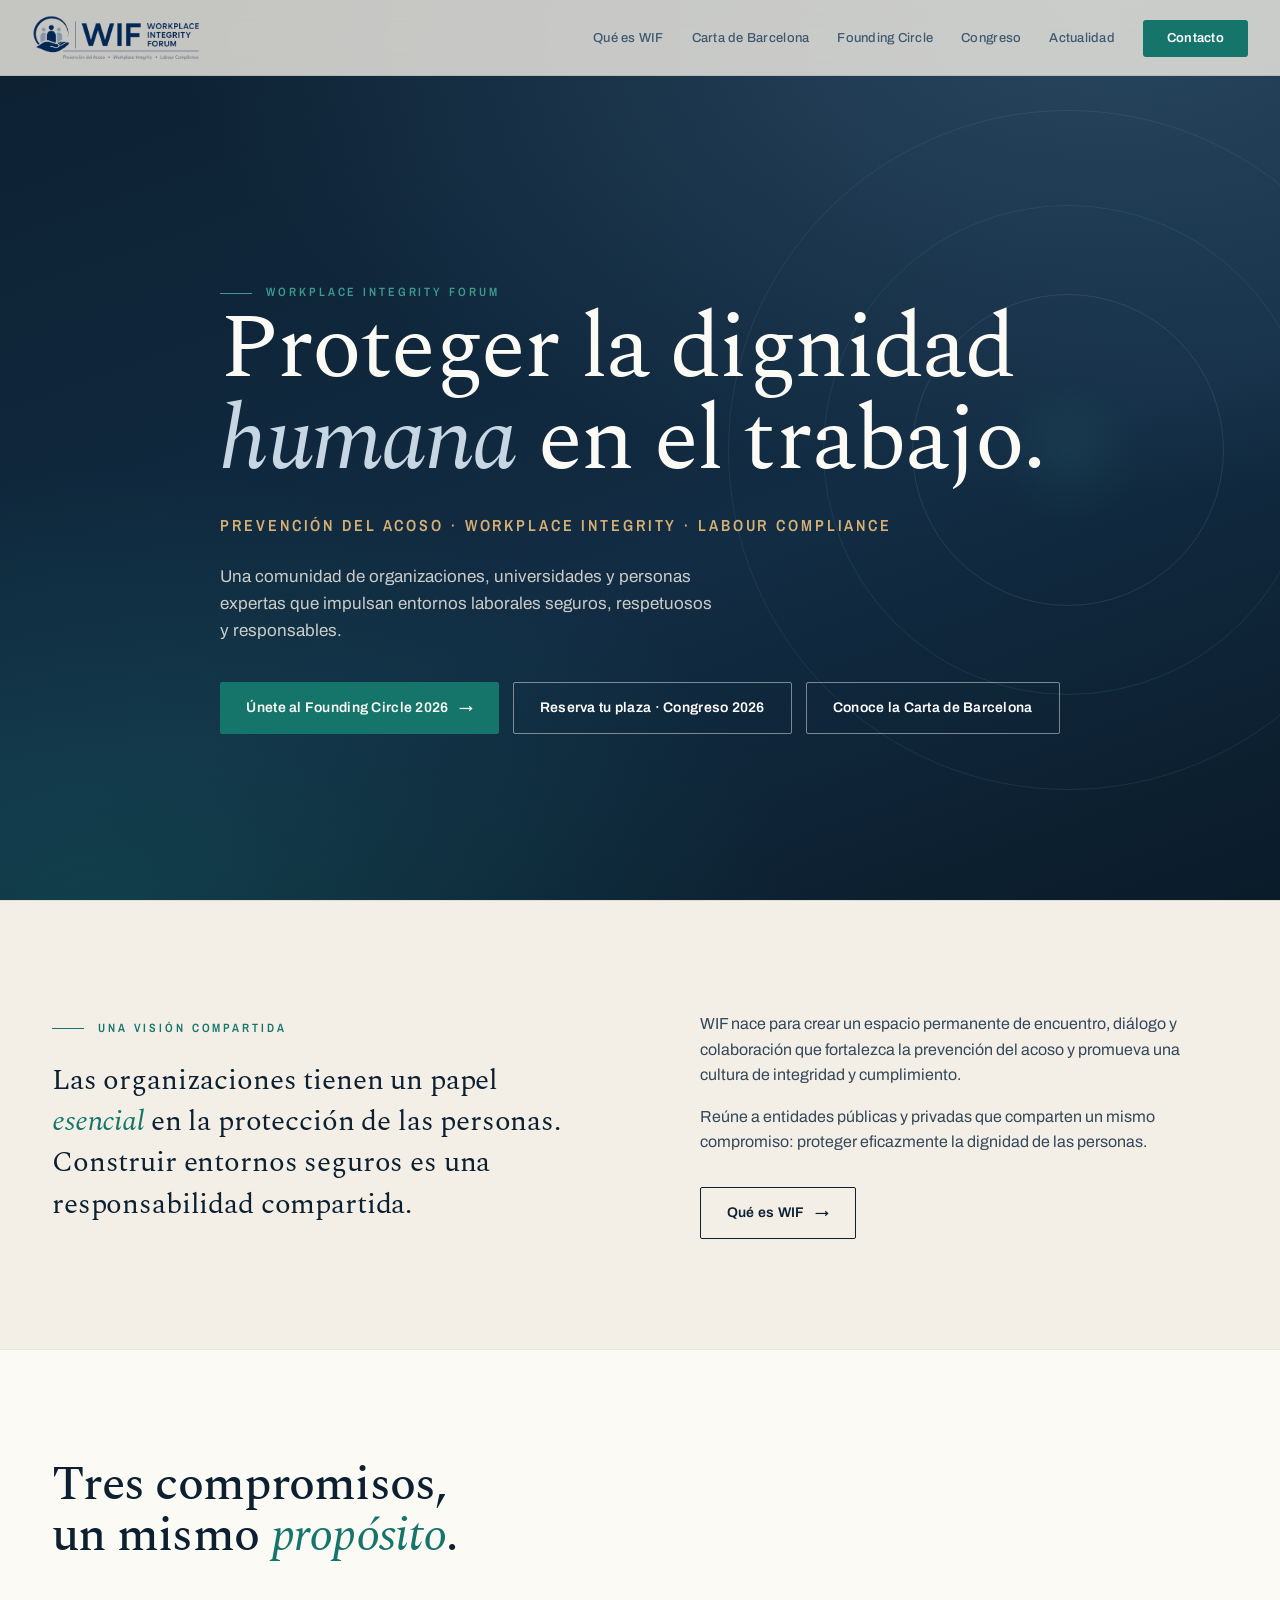
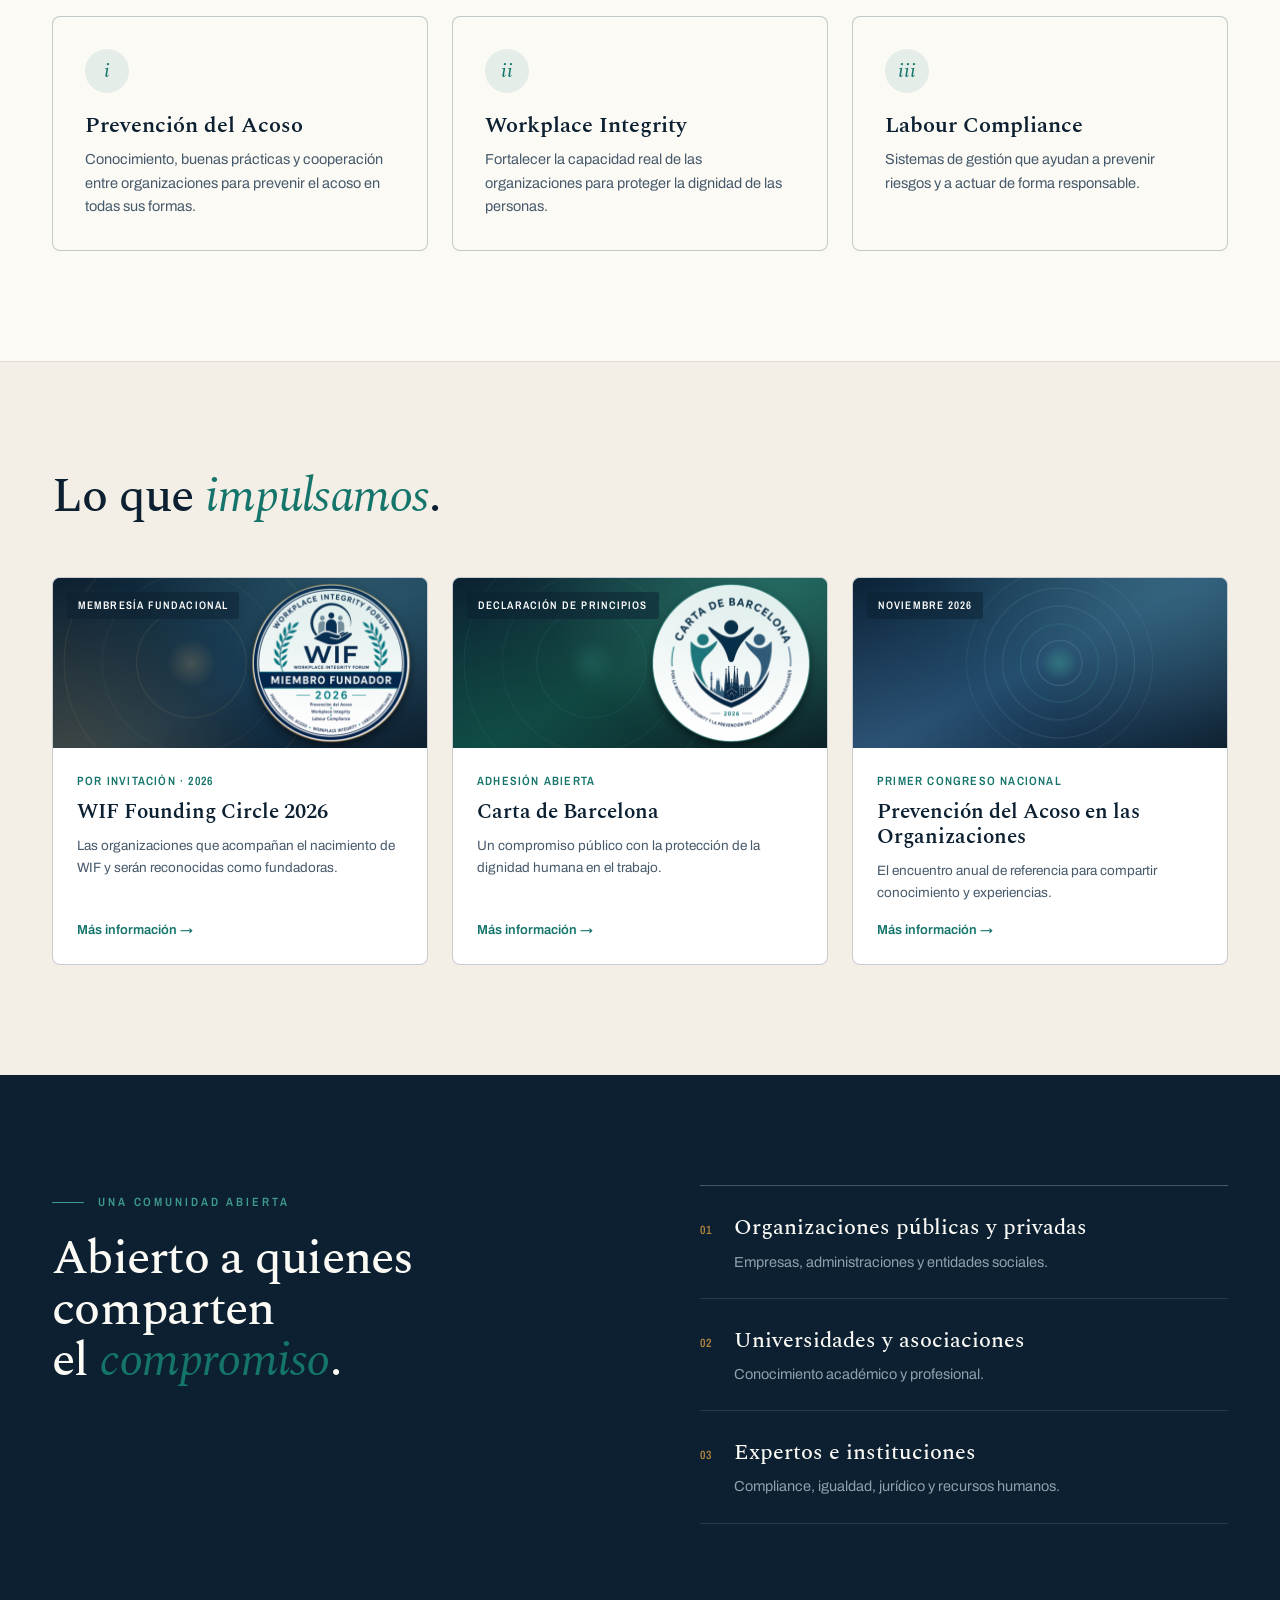
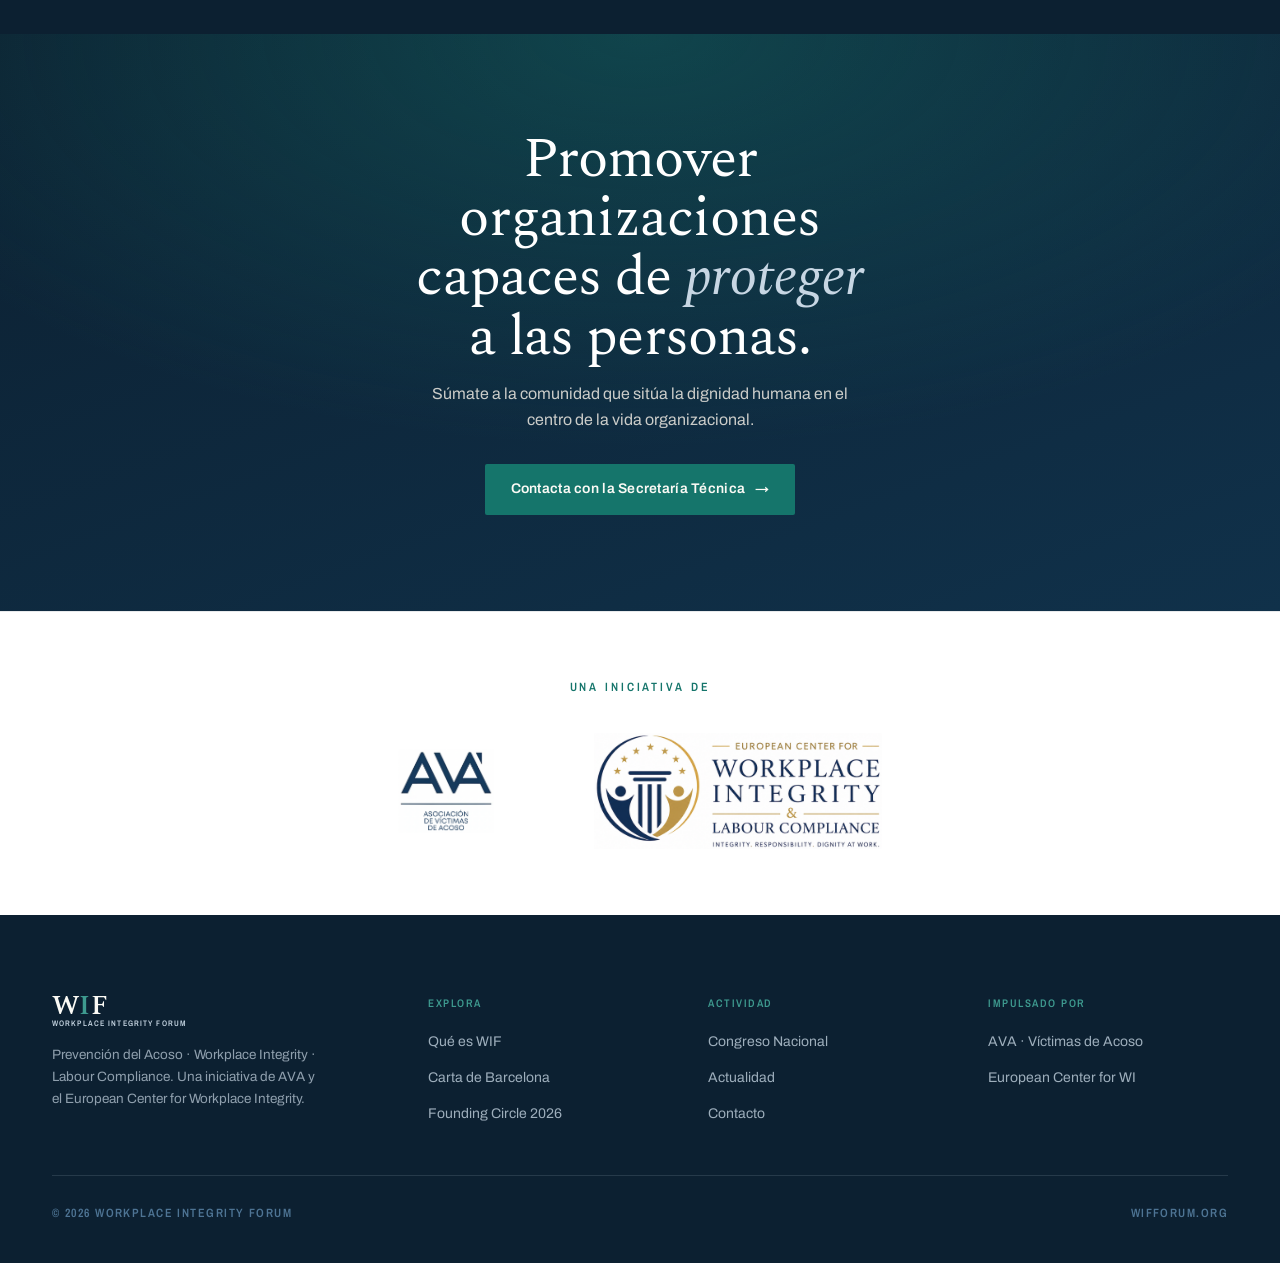
==== commit bdf35871: "docs: usar lenguaje inclusivo en los textos del sitio Sustituye términos con marca de género masculi" ====
--- a/index.html
+++ b/index.html
@@ -6,7 +6,7 @@
 
 <!-- ===== SEO ===== -->
 <title>Workplace Integrity Forum (WIF) | Prevención del Acoso y dignidad en el trabajo</title>
-<meta name="description" content="Workplace Integrity Forum (WIF) es una comunidad de organizaciones, universidades y expertos comprometidos con la prevención del acoso, la Workplace Integrity y el Labour Compliance.">
+<meta name="description" content="Workplace Integrity Forum (WIF) es una comunidad de organizaciones, universidades y personas expertas comprometidas con la prevención del acoso, la Workplace Integrity y el Labour Compliance.">
 <meta name="keywords" content="Workplace Integrity, prevención del acoso, Labour Compliance, acoso laboral, dignidad en el trabajo, WIF, Carta de Barcelona, congreso prevención acoso">
 <link rel="canonical" href="https://www.wifforum.org/">
 <meta name="robots" content="index, follow">
@@ -40,7 +40,7 @@
   "alternateName": "WIF",
   "url": "https://www.wifforum.org/",
   "logo": "https://www.wifforum.org/assets/img/wif-logo.svg",
-  "description": "Comunidad de organizaciones, instituciones, universidades y expertos comprometidos con la prevención del acoso, la Workplace Integrity y el Labour Compliance.",
+  "description": "Comunidad de organizaciones, instituciones, universidades y personas expertas comprometidas con la prevención del acoso, la Workplace Integrity y el Labour Compliance.",
   "foundingDate": "2026",
   "areaServed": "ES",
   "knowsAbout": ["Prevención del acoso", "Workplace Integrity", "Labour Compliance", "Dignidad en el trabajo"],
@@ -75,7 +75,7 @@
       <p class="eyebrow light fade">Workplace Integrity Forum</p>
       <h1 class="fade" style="transition-delay:.05s">Proteger la dignidad<br><em>humana</em> en el trabajo.</h1>
       <p class="kicker fade" style="transition-delay:.1s">Prevención del Acoso · Workplace Integrity · Labour Compliance</p>
-      <p class="intro fade" style="transition-delay:.16s">Una comunidad de organizaciones, universidades y expertos que impulsan entornos laborales seguros, respetuosos y responsables.</p>
+      <p class="intro fade" style="transition-delay:.16s">Una comunidad de organizaciones, universidades y personas expertas que impulsan entornos laborales seguros, respetuosos y responsables.</p>
       <div class="cta fade" style="transition-delay:.22s">
         <a class="btn btn-primary" href="founding-circle.html">Únete al Founding Circle 2026 <span class="arr">→</span></a>
         <a class="btn btn-ghost light" href="congreso.html">Reserva tu plaza · Congreso 2026</a>
